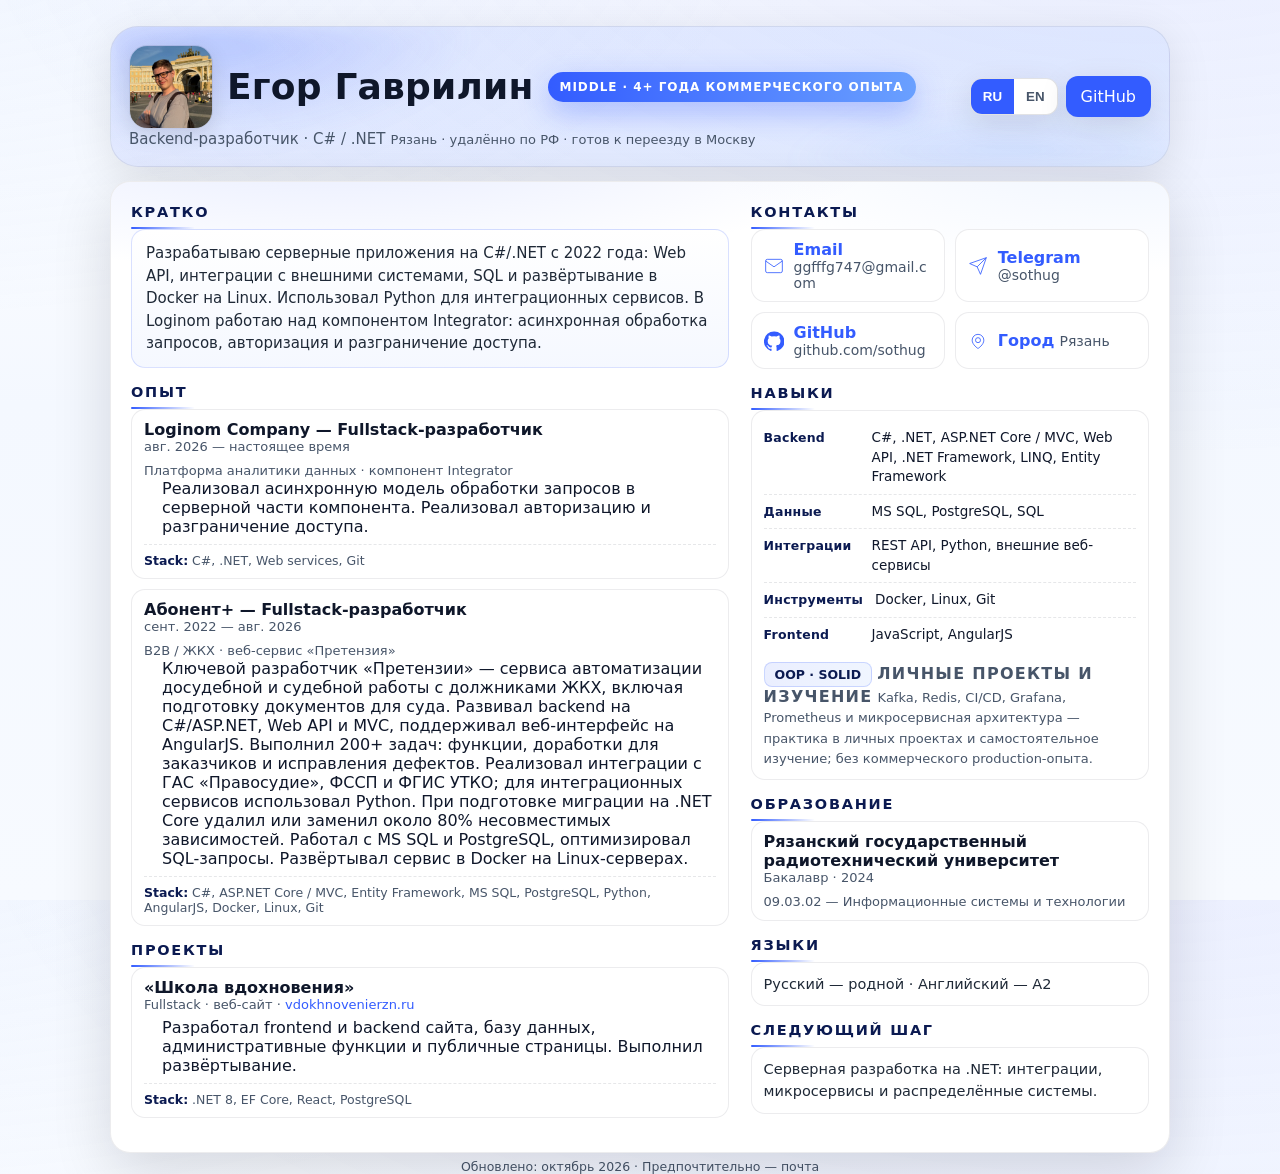
==== index.html @ e6b70df3 "update resume info" ====
<!doctype html>
<html lang="ru" data-lang="ru">
<head>
  <meta charset="utf-8"/>
  <meta name="viewport" content="width=device-width, initial-scale=1"/>
  <title>Егор Гаврилин — Backend-разработчик C# / .NET</title>
  <meta name="description" content="Backend-разработчик C#/.NET: Web API, интеграции, SQL, Docker, Linux. Коммерческий опыт с 2022 года. Рязань, удалённо по РФ."/>
  <link rel="canonical" href="https://sothug.github.io/resume/"/>
  <meta property="og:title" content="Егор Гаврилин — Backend-разработчик C# / .NET"/>
  <meta property="og:description" content="Backend Developer (C#/.NET). Коммерческий опыт с 2022 года: Loginom, Абонент+, интеграции и серверная разработка."/>
  <meta property="og:type" content="website"/>
  <meta property="og:url" content="https://sothug.github.io/resume/"/>
  <meta name="theme-color" content="#335CFF"/>
  <link rel="icon" href="data:image/svg+xml,%3Csvg xmlns='http://www.w3.org/2000/svg' viewBox='0 0 64 64'%3E%3Crect width='64' height='64' rx='14' fill='%23335CFF'/%3E%3Ctext x='32' y='43' font-family='Arial,sans-serif' font-size='34' font-weight='800' fill='%23fff' text-anchor='middle'%3EE%3C/text%3E%3C/svg%3E"/>
  <link rel="stylesheet" href="styles.css"/>

  <script type="application/ld+json">
  {
    "@context":"https://schema.org",
    "@type":"Person",
    "name":"Гаврилин Егор Юрьевич",
    "jobTitle":"Backend Developer (C# / .NET)",
    "address":{"@type":"PostalAddress","addressLocality":"Рязань, Россия"},
    "email":"mailto:ggfffg747@gmail.com",
    "url":"https://github.com/sothug",
    "sameAs":["https://t.me/sothug","https://github.com/sothug","https://vdokhnovenierzn.ru/"]
  }
  </script>
</head>
<body>
  <div class="container">
    <header class="hero">
      <div class="hero-inner">
        <div class="hero-title">
          <div class="hero-head">
            <img class="avatar" src="avatar.jpg" alt="Егор Гаврилин" width="84" height="84"/>
            <h1><span data-i18n="ru">Егор Гаврилин</span><span data-i18n="en">Egor Gavrilin</span></h1>
            <span class="badge"><span data-i18n="ru">Middle · 4+ года коммерческого опыта</span><span data-i18n="en">Middle · 4+ years of commercial experience</span></span>
          </div>
          <p class="hero-sub" data-i18n="ru">Backend-разработчик · C# / .NET</p>
          <p class="hero-sub" data-i18n="en">Backend Developer · C# / .NET</p>
          <p class="hero-sub hero-loc" data-i18n="ru">Рязань · удалённо по РФ · готов к переезду в Москву</p>
          <p class="hero-sub hero-loc" data-i18n="en">Ryazan, Russia · remote within Russia · open to relocating to Moscow</p>
        </div>
        <div class="controls">
          <div class="segmented" role="tablist" aria-label="Language">
            <button type="button" id="btn-ru" class="active" aria-selected="true">RU</button>
            <button type="button" id="btn-en" aria-selected="false">EN</button>
          </div>
          <a class="btn primary" href="https://github.com/sothug" target="_blank" rel="noopener">GitHub</a>
        </div>
      </div>
    </header>

    <main class="resume">
      <div class="resume-inner">
        <section class="left">
          <div class="section">
            <h2 data-i18n="ru">Кратко</h2>
            <h2 data-i18n="en">Summary</h2>
            <div class="summary">
              <p data-i18n="ru">Разрабатываю серверные приложения на C#/.NET с 2022 года: Web API, интеграции с внешними системами, SQL и развёртывание в Docker на Linux. Использовал Python для интеграционных сервисов. В Loginom работаю над компонентом Integrator: асинхронная обработка запросов, авторизация и разграничение доступа.</p>
              <p data-i18n="en">Building backend applications with C#/.NET since 2022: Web APIs, external integrations, SQL and Docker deployments on Linux. Used Python for integration services. At Loginom, I work on the Integrator component, implementing asynchronous request processing, authorization and access control.</p>
            </div>
          </div>

          <div class="section">
            <h2 data-i18n="ru">Опыт</h2>
            <h2 data-i18n="en">Experience</h2>

            <article class="item">
              <h3 data-i18n="ru">Loginom Company — Fullstack-разработчик</h3>
              <h3 data-i18n="en">Loginom Company — Fullstack Developer</h3>
              <div class="meta"><span data-i18n="ru">авг. 2026 — настоящее время</span><span data-i18n="en">Aug 2026 — present</span></div>
              <div class="ctx" data-i18n="ru">Платформа аналитики данных · компонент Integrator</div>
              <div class="ctx" data-i18n="en">Data analytics platform · Integrator component</div>
              <ul class="bullets">
                <li data-i18n="ru">Реализовал асинхронную модель обработки запросов в серверной части компонента.</li>
                <li data-i18n="en">Implemented an asynchronous request-processing model in the server-side component.</li>
                <li data-i18n="ru">Реализовал авторизацию и разграничение доступа.</li>
                <li data-i18n="en">Implemented authorization and access control.</li>
              </ul>
              <div class="stack"><strong>Stack:</strong> C#, .NET, Web services, Git</div>
            </article>

            <article class="item">
              <h3 data-i18n="ru">Абонент+ — Fullstack-разработчик</h3>
              <h3 data-i18n="en">Abonent+ — Fullstack Developer</h3>
              <div class="meta"><span data-i18n="ru">сент. 2022 — авг. 2026</span><span data-i18n="en">Sep 2022 — Aug 2026</span></div>
              <div class="ctx" data-i18n="ru">B2B / ЖКХ · веб-сервис «Претензия»</div>
              <div class="ctx" data-i18n="en">B2B / utilities · Pretenziya web service</div>
              <ul class="bullets">
                <li data-i18n="ru">Ключевой разработчик «Претензии» — сервиса автоматизации досудебной и судебной работы с должниками ЖКХ, включая подготовку документов для суда.</li>
                <li data-i18n="en">Key developer of Pretenziya, a service automating pre-litigation and court proceedings for utilities debt collection, including court document preparation.</li>
                <li data-i18n="ru">Развивал backend на C#/ASP.NET, Web API и MVC, поддерживал веб-интерфейс на AngularJS. Выполнил 200+ задач: функции, доработки для заказчиков и исправления дефектов.</li>
                <li data-i18n="en">Developed the C#/ASP.NET backend, Web API and MVC, and maintained the AngularJS interface. Completed 200+ tasks: features, customer requests and bug fixes.</li>
                <li data-i18n="ru">Реализовал интеграции с ГАС «Правосудие», ФССП и ФГИС УТКО; для интеграционных сервисов использовал Python.</li>
                <li data-i18n="en">Integrated GAS Pravosudie, FSSP and FGIS UTKO; used Python for integration services.</li>
                <li data-i18n="ru">При подготовке миграции на .NET Core удалил или заменил около 80% несовместимых зависимостей.</li>
                <li data-i18n="en">Removed or replaced approximately 80% of incompatible dependencies while preparing a migration to .NET Core.</li>
                <li data-i18n="ru">Работал с MS SQL и PostgreSQL, оптимизировал SQL-запросы. Развёртывал сервис в Docker на Linux-серверах.</li>
                <li data-i18n="en">Worked with MS SQL and PostgreSQL, optimized SQL queries, and deployed the service with Docker on Linux.</li>
              </ul>
              <div class="stack"><strong>Stack:</strong> C#, ASP.NET Core / MVC, Entity Framework, MS SQL, PostgreSQL, Python, AngularJS, Docker, Linux, Git</div>
            </article>
          </div>

          <div class="section">
            <h2 data-i18n="ru">Проекты</h2>
            <h2 data-i18n="en">Projects</h2>
            <article class="item">
              <h3 data-i18n="ru">«Школа вдохновения»</h3>
              <h3 data-i18n="en">School of Inspiration</h3>
              <div class="meta"><span data-i18n="ru">Fullstack · веб-сайт</span><span data-i18n="en">Fullstack · website</span> · <a href="https://vdokhnovenierzn.ru/" target="_blank" rel="noopener">vdokhnovenierzn.ru</a></div>
              <ul class="bullets">
                <li data-i18n="ru">Разработал frontend и backend сайта, базу данных, административные функции и публичные страницы. Выполнил развёртывание.</li>
                <li data-i18n="en">Built the frontend, backend and database, including administration features and public pages. Deployed the website.</li>
              </ul>
              <div class="stack"><strong>Stack:</strong> .NET 8, EF Core, React, PostgreSQL</div>
            </article>
          </div>
        </section>

        <section class="right">
          <div class="section">
            <h2 data-i18n="ru">Контакты</h2>
            <h2 data-i18n="en">Contacts</h2>

            <div class="contacts">
              <a class="contact-card" href="mailto:ggfffg747@gmail.com" aria-label="Email">
                <svg viewBox="0 0 24 24" fill="none" stroke="currentColor" aria-hidden="true" focusable="false"><path d="M4 4h16a2 2 0 0 1 2 2v12a2 2 0 0 1-2 2H4a2 2 0 0 1-2-2V6a2 2 0 0 1 2-2Z"/><path d="m22 6-10 7L2 6"/></svg>
                <div class="cc-body">
                  <div class="label">Email</div>
                  <div class="value">ggfffg747@gmail.com</div>
                </div>
              </a>

              <a class="contact-card" href="https://t.me/sothug" target="_blank" rel="noopener" aria-label="Telegram @sothug">
                <svg viewBox="0 0 24 24" fill="none" stroke="currentColor" aria-hidden="true" focusable="false"><path d="M22 2L11 13"/><path d="M22 2l-7 20-4-9-9-4 20-7z"/></svg>
                <div class="cc-body">
                  <div class="label">Telegram</div>
                  <div class="value">@sothug</div>
                </div>
              </a>

              <a class="contact-card" href="https://github.com/sothug" target="_blank" rel="noopener" aria-label="GitHub sothug">
                <svg viewBox="0 0 24 24" fill="currentColor" aria-hidden="true" focusable="false"><path d="M12 .5a12 12 0 0 0-3.79 23.4c.6.11.82-.26.82-.58v-2.03c-3.34.73-4.04-1.61-4.04-1.61-.55-1.39-1.35-1.76-1.35-1.76-1.11-.76.08-.75.08-.75 1.22.09 1.86 1.25 1.86 1.25 1.09 1.86 2.86 1.32 3.56 1.01.11-.8.43-1.32.78-1.63-2.67-.3-5.47-1.34-5.47-5.98 0-1.32.47-2.4 1.24-3.24-.12-.3-.54-1.52.12-3.17 0 0 1.01-.32 3.3 1.23a11.5 11.5 0 0 1 6 0c2.29-1.55 3.3-1.23 3.3-1.23.66 1.65.24 2.87.12 3.17.77.84 1.24 1.92 1.24 3.24 0 4.65-2.8 5.68-5.48 5.98.44.38.83 1.12.83 2.26v3.35c0 .32.22.7.83.58A12 12 0 0 0 12 .5z"/></svg>
                <div class="cc-body">
                  <div class="label">GitHub</div>
                  <div class="value">github.com/sothug</div>
                </div>
              </a>

              <a class="contact-card" href="https://yandex.ru/maps/?text=Рязань" target="_blank" rel="noopener" aria-label="Город Рязань">
                <svg viewBox="0 0 24 24" fill="none" stroke="currentColor" aria-hidden="true" focusable="false"><path d="M12 21s-7-4.35-7-10a7 7 0 1 1 14 0c0 5.65-7 10-7 10Z"/><circle cx="12" cy="11" r="3"/></svg>
                <div class="cc-body">
                  <div class="label" data-i18n="ru">Город</div>
                  <div class="label" data-i18n="en">City</div>
                  <div class="value" data-i18n="ru">Рязань</div>
                  <div class="value" data-i18n="en">Ryazan, Russia</div>
                </div>
              </a>
            </div>

            <div class="print-contacts">
              <div><strong data-i18n="ru">Город:</strong><strong data-i18n="en">City:</strong> <span data-i18n="ru">Рязань</span><span data-i18n="en">Ryazan, Russia</span></div>
              <div><strong>Email:</strong> ggfffg747@gmail.com</div>
              <div><strong>Telegram:</strong> https://t.me/sothug</div>
              <div><strong>GitHub:</strong> https://github.com/sothug</div>
            </div>
          </div>

          <div class="section">
            <h2 data-i18n="ru">Навыки</h2>
            <h2 data-i18n="en">Skills</h2>
            <div class="item">
              <dl class="skills">
                <div class="skill-group"><dt>Backend</dt><dd>C#, .NET, ASP.NET Core / MVC, Web API, .NET Framework, LINQ, Entity Framework</dd></div>
                <div class="skill-group"><dt data-i18n="ru">Данные</dt><dt data-i18n="en">Data</dt><dd>MS SQL, PostgreSQL, SQL</dd></div>
                <div class="skill-group"><dt data-i18n="ru">Интеграции</dt><dt data-i18n="en">Integrations</dt><dd><span data-i18n="ru">REST API, Python, внешние веб-сервисы</span><span data-i18n="en">REST API, Python, external web services</span></dd></div>
                <div class="skill-group"><dt data-i18n="ru">Инструменты</dt><dt data-i18n="en">Tools</dt><dd>Docker, Linux, Git</dd></div>
                <div class="skill-group"><dt>Frontend</dt><dd>JavaScript, AngularJS</dd></div>
              </dl>
              <div class="oop">OOP · SOLID</div>
              <h3 class="subhead" data-i18n="ru">Личные проекты и изучение</h3>
              <h3 class="subhead" data-i18n="en">Personal projects &amp; self-study</h3>
              <p class="note" data-i18n="ru">Kafka, Redis, CI/CD, Grafana, Prometheus и микросервисная архитектура — практика в личных проектах и самостоятельное изучение; без коммерческого production-опыта.</p>
              <p class="note" data-i18n="en">Kafka, Redis, CI/CD, Grafana, Prometheus and microservice architecture — personal-project practice and self-study; no commercial production experience.</p>
            </div>
          </div>

          <div class="section">
            <h2 data-i18n="ru">Образование</h2>
            <h2 data-i18n="en">Education</h2>
            <div class="item">
              <h3 data-i18n="ru">Рязанский государственный радиотехнический университет</h3>
              <h3 data-i18n="en">Ryazan State Radio Engineering University</h3>
              <div class="meta"><span data-i18n="ru">Бакалавр · 2024</span><span data-i18n="en">Bachelor's degree · 2024</span></div>
              <div class="ctx" data-i18n="ru">09.03.02 — Информационные системы и технологии</div>
              <div class="ctx" data-i18n="en">09.03.02 — Information Systems and Technologies</div>
            </div>
          </div>

          <div class="section">
            <h2 data-i18n="ru">Языки</h2>
            <h2 data-i18n="en">Languages</h2>
            <div class="item">
              <p class="lead" data-i18n="ru">Русский — родной · Английский — A2</p>
              <p class="lead" data-i18n="en">Russian — native · English — A2</p>
            </div>
          </div>

          <div class="section">
            <h2 data-i18n="ru">Следующий шаг</h2>
            <h2 data-i18n="en">Next role</h2>
            <div class="item">
              <p class="lead" data-i18n="ru">Серверная разработка на .NET: интеграции, микросервисы и распределённые системы.</p>
              <p class="lead" data-i18n="en">.NET backend development: integrations, microservices and distributed systems.</p>
            </div>
          </div>
        </section>
      </div>
    </main>

    <footer class="footer">
      <p data-i18n="ru">Обновлено: октябрь 2026 · Предпочтительно — почта</p>
      <p data-i18n="en">Updated: October 2026 · Email preferred</p>
    </footer>
  </div>

  <script src="script.js"></script>
</body>
</html>
---- styles.css ----
:root{
  --accent:#335CFF;
  --accent-2:#6aa0ff;
  --text:#0f172a;
  --muted:#475569;
  --bg:#f4f7ff;
  --card:#ffffff;
  --shadow:0 18px 60px rgba(2,6,23,.14);
  --radius:20px;
}
*{box-sizing:border-box}
html,body{height:100%}
body{
  margin:0;
  font-family:ui-sans-serif,system-ui,-apple-system,Segoe UI,Inter,Roboto,Arial,"Noto Sans",sans-serif;
  color:var(--text);
  background:
    radial-gradient(1200px 600px at 90% -140px, rgba(51,92,255,.12), transparent),
    radial-gradient(900px 420px at -10% -100px, rgba(106,160,255,.12), transparent),
    linear-gradient(180deg,#fff,#f4f8ff 45%,#f7faff 100%);
}
a{color:var(--accent);text-decoration:none}
a:hover{text-decoration:underline}
.container{max-width:1100px;margin:26px auto 40px;padding:0 20px}

/* Hero */
.hero{
  position:relative;
  background:linear-gradient(135deg,rgba(51,92,255,.10),rgba(106,160,255,.10));
  border:1px solid rgba(15,23,42,.08);
  border-radius:28px;
  padding:18px;
  overflow:hidden;
  box-shadow:0 10px 44px rgba(2,6,23,.10);
  margin-bottom:14px;
  animation:fadeIn .5s both;
}
.hero::before{
  content:"";position:absolute;inset:-1px;
  background:
    radial-gradient(260px 120px at 10% 0%, rgba(51,92,255,.25), transparent),
    radial-gradient(240px 100px at 85% 120%, rgba(106,160,255,.22), transparent);
  filter:blur(12px);
  z-index:0;
}
.hero-inner{position:relative;z-index:1;display:grid;grid-template-columns:1fr auto;gap:14px;align-items:center}
.hero-head{display:flex;align-items:center;gap:14px;flex-wrap:wrap}
.avatar{width:84px;height:84px;border-radius:18px;border:1px solid rgba(15,23,42,.12);object-fit:cover;box-shadow:0 6px 20px rgba(2,6,23,.12)}
.hero-title h1{margin:0;font-size:clamp(24px,4vw,36px);line-height:1.1;letter-spacing:.2px}
.hero-sub{margin:6px 0 0 0;color:var(--muted);font-size:15px}
.hero-loc{margin-top:2px;font-size:13px}
.badge{
  display:inline-flex;align-items:center;gap:8px;
  padding:8px 12px;border-radius:999px;color:#fff;font-weight:800;font-size:12px;letter-spacing:.08em;text-transform:uppercase;
  background:linear-gradient(90deg,var(--accent),var(--accent-2));
  box-shadow:0 10px 30px rgba(51,92,255,.35);
  white-space:nowrap;
}
.controls{display:flex;gap:8px;align-items:center}
.segmented{display:flex;border:1px solid rgba(15,23,42,.12);border-radius:12px;overflow:hidden;background:#fff;box-shadow:0 8px 30px rgba(2,6,23,.10)}
.segmented button{border:0;background:transparent;padding:10px 12px;cursor:pointer;font-weight:700;color:var(--muted)}
.segmented button.active{background:var(--accent);color:#fff}
.btn{appearance:none;border:1px solid rgba(15,23,42,.12);background:#fff;color:var(--text);padding:10px 14px;border-radius:12px;cursor:pointer;box-shadow:0 8px 30px rgba(2,6,23,.10);transition:transform .2s ease, box-shadow .2s ease}
.btn:hover{transform:translateY(-2px);box-shadow:0 16px 44px rgba(2,6,23,.14)}
.btn.primary{border-color:transparent;background:var(--accent);color:#fff}

/* Resume card */
.resume{
  background:var(--card);
  border:1px solid rgba(15,23,42,.08);
  border-radius:var(--radius);
  box-shadow:var(--shadow);
  position:relative;
  overflow:hidden;
  animation:fadeIn .5s .05s both;
}
.resume::after{
  content:"";position:absolute;inset:0;pointer-events:none;
  background:
    radial-gradient(560px 140px at 22% -48px, rgba(51,92,255,.12), transparent),
    radial-gradient(420px 120px at 96% -28px, rgba(106,160,255,.10), transparent);
}
.resume-inner{position:relative;z-index:1;display:grid;grid-template-columns:1.2fr .8fr;gap:22px;padding:20px}

.section{margin-bottom:14px;animation:fadeIn .5s both}
.section h2{font-size:14.5px;letter-spacing:.12em;text-transform:uppercase;color:#0b1a51;margin:0 0 10px 0;position:relative}
.section h2::after{content:"";display:block;height:2px;width:64px;background:linear-gradient(90deg,var(--accent),transparent);margin-top:6px;border-radius:2px}

.summary{font-size:15px;line-height:1.5;color:#1f2937;background:linear-gradient(180deg,#fff,#f5f8ff);border:1px solid rgba(51,92,255,.18);padding:12px 14px;border-radius:14px}
.summary p{margin:0}

.item{border:1px solid rgba(15,23,42,.08);border-radius:14px;padding:10px 12px;background:#fff}
.item + .item{margin-top:10px}
.item h3{font-size:16px;margin:0 0 4px 0}
.meta{font-size:13px;color:var(--muted);margin-bottom:6px}
.ctx{font-size:13px;color:var(--muted);margin-bottom:6px}
.bullets{margin:0;padding-left:18px}
.bullets li{margin:2px 0}
.stack{margin-top:8px;padding-top:8px;border-top:1px dashed rgba(15,23,42,.10);font-size:12.5px;color:var(--muted)}
.stack strong{color:#0b1a51;font-weight:700}

.contacts{display:grid;grid-template-columns:repeat(2,minmax(0,1fr));gap:10px}
.contact-card{
  display:flex;align-items:center;gap:10px;padding:10px 12px;border:1px solid rgba(15,23,42,.08);border-radius:14px;background:#fff;min-width:0;
}
.contact-card svg{width:20px;height:20px;flex:0 0 20px}
.contact-card .label{font-weight:700}
.contact-card .value{color:var(--muted);font-size:14px;word-break:break-word;overflow-wrap:anywhere;min-width:0}
.cc-body{min-width:0}
.print-contacts{display:none}

/* Skills — grouped term/definition list */
.skills{margin:0;padding:0}
.skill-group{display:flex;align-items:baseline;gap:12px;padding:7px 0;border-bottom:1px dashed rgba(15,23,42,.10)}
.skill-group:last-of-type{border-bottom:0}
.skill-group dt{margin:0;flex:0 0 96px;font-weight:800;font-size:12.5px;letter-spacing:.02em;color:#0b1a51}
.skill-group dd{margin:0;font-size:13.5px;line-height:1.45;color:var(--text)}
.oop{margin-top:10px;display:inline-block;padding:4px 10px;border-radius:8px;background:linear-gradient(90deg,rgba(51,92,255,.10),rgba(106,160,255,.10));border:1px solid rgba(51,92,255,.20);font-size:12.5px;font-weight:700;color:#0b1a51}
.subhead{margin:12px 0 6px;font-size:11.5px;font-weight:800;letter-spacing:.08em;text-transform:uppercase;color:var(--muted)}
.note{margin:0;font-size:13px;line-height:1.5;color:var(--muted)}
.lead{margin:0;font-size:14.5px;line-height:1.55;color:#1f2937}

.footer{margin-top:6px;text-align:center;color:var(--muted);font-size:12.5px}
.footer p{margin:0}

/* i18n */
[data-i18n]{display:none}
html[data-lang="ru"] [data-i18n="ru"]{display:initial}
html[data-lang="en"] [data-i18n="en"]{display:initial}

@keyframes fadeIn{from{opacity:0;transform:translateY(10px)}to{opacity:1;transform:none}}

.left .section:nth-of-type(2){animation-delay:.05s}
.left .section:nth-of-type(3){animation-delay:.1s}
.right .section:nth-of-type(2){animation-delay:.08s}
.right .section:nth-of-type(3){animation-delay:.12s}
.right .section:nth-of-type(4){animation-delay:.16s}
.right .section:nth-of-type(5){animation-delay:.2s}

/* Responsive */
@media (max-width: 760px){
  .container{margin:14px auto 24px;padding:0 12px}
  .hero-inner{grid-template-columns:1fr;gap:12px}
  .hero{padding:16px}
  .hero-title h1{font-size:26px}
  .badge{white-space:normal;text-align:left}
  .controls{flex-wrap:wrap}
  .resume-inner{grid-template-columns:1fr;gap:16px;padding:16px}
  .contacts{grid-template-columns:1fr}
  .skill-group{flex-wrap:wrap;gap:4px}
  .skill-group dt{flex-basis:100%}
}

/* Print */
@page{size:A4;margin:10mm}
@media print{
  html,body{height:auto}
  body{background:#fff;font-size:12px}
  .container{margin:0 auto;padding:0}
  .hero{margin-bottom:6px;box-shadow:none;border-color:#ddd}
  .resume{box-shadow:none;border:0;border-radius:0;min-height:calc(297mm - 20mm);width:100%}
  .resume::after{display:none}
  .resume-inner{grid-template-columns:1fr 1fr;gap:8px;padding:0}
  .section{break-inside:avoid;page-break-inside:avoid;margin-bottom:8px}
  .item{break-inside:avoid;page-break-inside:avoid;padding:8px}
  .summary{padding:8px;background:#fff;border-color:#ddd}
  .section h2{font-size:12px}
  .item h3{font-size:14px}
  .meta,.ctx{font-size:11px}
  .bullets{padding-left:16px}
  .contacts{display:none!important}
  .print-contacts{display:block!important;margin-top:4px}
  .print-contacts a{color:#000;text-decoration:underline}
  .btn,.segmented{display:none!important}
  .badge{display:none!important}
  .skill-group dd{font-size:12px}
  .skill-group dt{flex:0 0 80px}
}
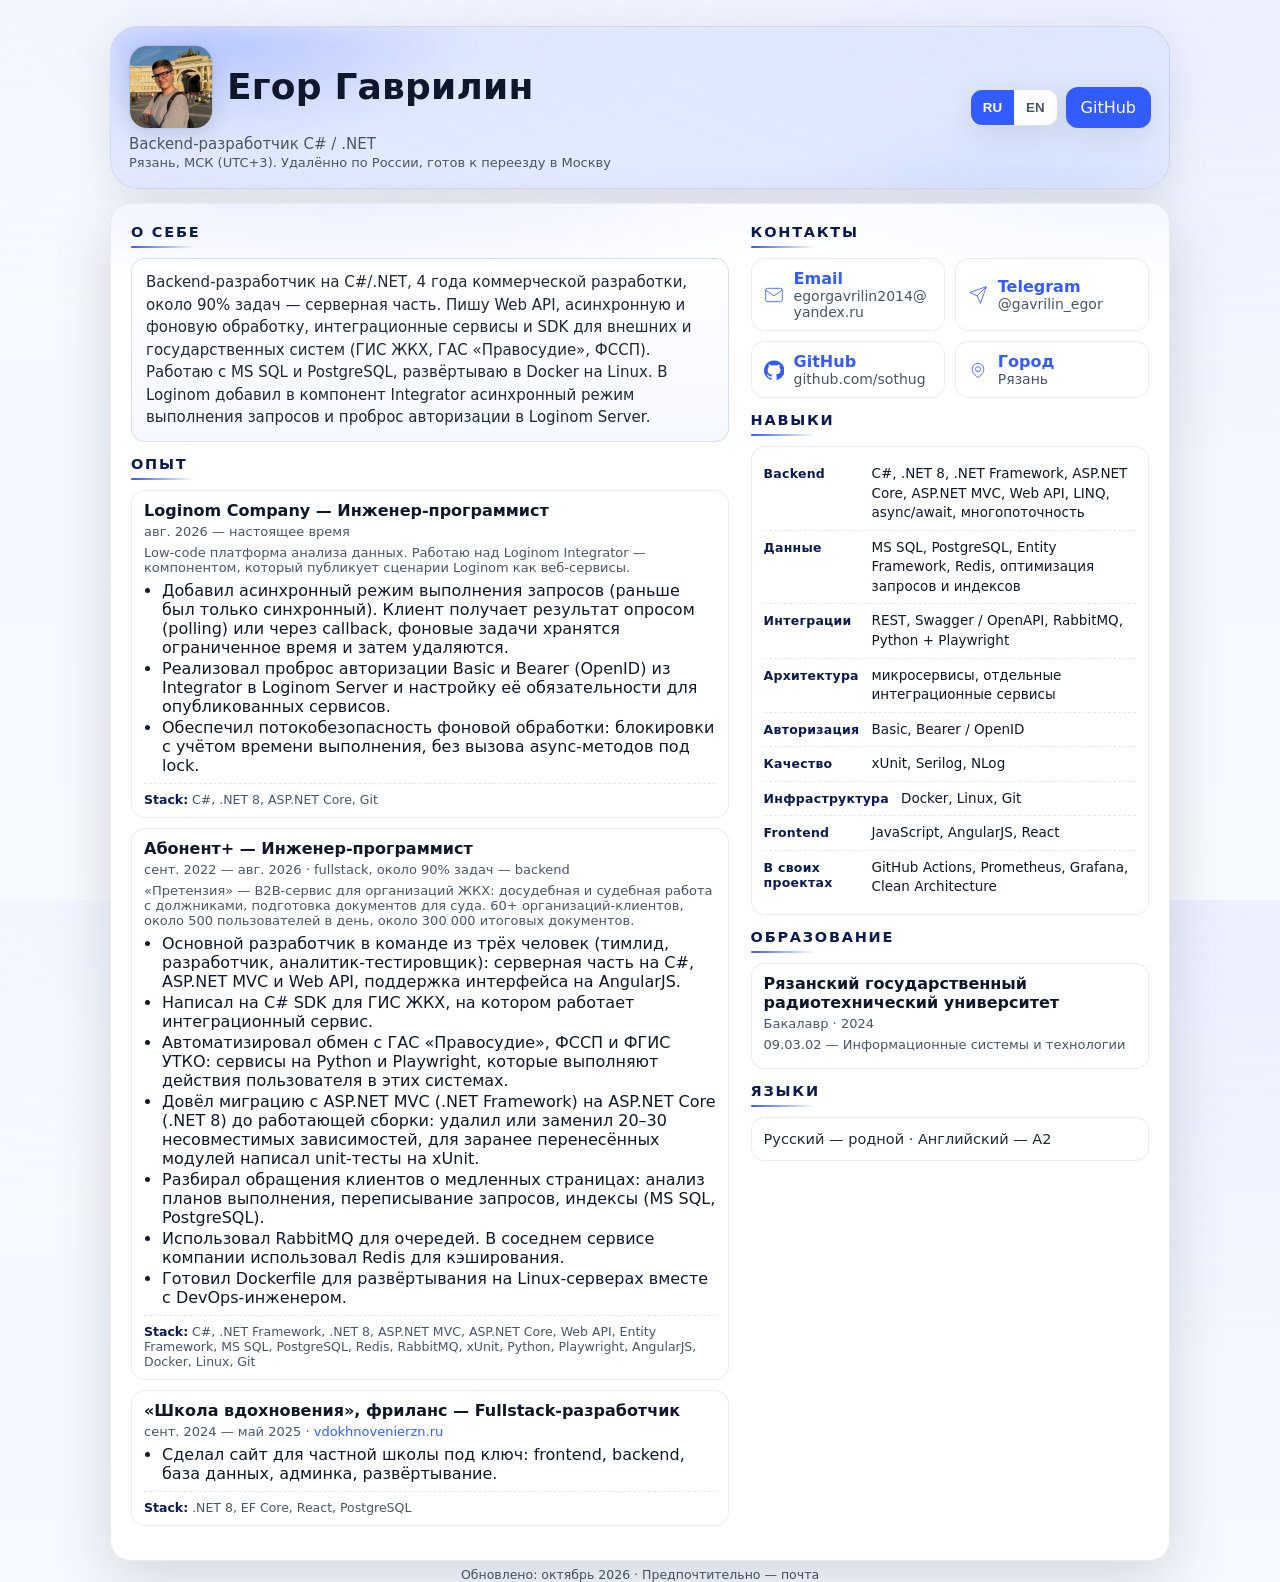
==== commit 61e752ac: "update resume info" ====
--- a/index.html
+++ b/index.html
@@ -35,12 +35,11 @@
           <div class="hero-head">
             <img class="avatar" src="avatar.jpg" alt="Егор Гаврилин" width="84" height="84"/>
             <h1><span data-i18n="ru">Егор Гаврилин</span><span data-i18n="en">Egor Gavrilin</span></h1>
-            <span class="badge"><span data-i18n="ru">Middle · 4+ года коммерческого опыта</span><span data-i18n="en">Middle · 4+ years of commercial experience</span></span>
-          </div>
-          <p class="hero-sub" data-i18n="ru">Backend-разработчик · C# / .NET</p>
+          </div>
+          <p class="hero-sub" data-i18n="ru">Backend-разработчик C# / .NET</p>
           <p class="hero-sub" data-i18n="en">Backend Developer · C# / .NET</p>
-          <p class="hero-sub hero-loc" data-i18n="ru">Рязань · удалённо по РФ · готов к переезду в Москву</p>
-          <p class="hero-sub hero-loc" data-i18n="en">Ryazan, Russia · remote within Russia · open to relocating to Moscow</p>
+          <p class="hero-sub hero-loc" data-i18n="ru">Рязань, МСК (UTC+3). Удалённо по России, готов к переезду в Москву</p>
+          <p class="hero-sub hero-loc" data-i18n="en">Ryazan, Russia, Moscow time (UTC+3). Remote within Russia, open to relocating to Moscow</p>
         </div>
         <div class="controls">
           <div class="segmented" role="tablist" aria-label="Language">
@@ -56,11 +55,11 @@
       <div class="resume-inner">
         <section class="left">
           <div class="section">
-            <h2 data-i18n="ru">Кратко</h2>
+            <h2 data-i18n="ru">О себе</h2>
             <h2 data-i18n="en">Summary</h2>
             <div class="summary">
-              <p data-i18n="ru">Разрабатываю серверные приложения на C#/.NET с 2022 года: Web API, интеграции с внешними системами, SQL и развёртывание в Docker на Linux. Использовал Python для интеграционных сервисов. В Loginom работаю над компонентом Integrator: асинхронная обработка запросов, авторизация и разграничение доступа.</p>
-              <p data-i18n="en">Building backend applications with C#/.NET since 2022: Web APIs, external integrations, SQL and Docker deployments on Linux. Used Python for integration services. At Loginom, I work on the Integrator component, implementing asynchronous request processing, authorization and access control.</p>
+              <p data-i18n="ru">Backend-разработчик на C#/.NET, 4 года коммерческой разработки, около 90% задач — серверная часть. Пишу Web API, асинхронную и фоновую обработку, интеграционные сервисы и SDK для внешних и государственных систем (ГИС ЖКХ, ГАС «Правосудие», ФССП). Работаю с MS SQL и PostgreSQL, развёртываю в Docker на Linux. В Loginom добавил в компонент Integrator асинхронный режим выполнения запросов и проброс авторизации в Loginom Server.</p>
+              <p data-i18n="en">C#/.NET backend developer with 4 years of commercial experience, about 90% of it on the server side. I build Web APIs, asynchronous and background processing, integration services and SDKs for external and government systems (GIS ZhKKh, GAS Pravosudie, FSSP). I work with MS SQL and PostgreSQL and deploy with Docker on Linux. At Loginom I added an asynchronous execution mode and authorization pass-through to Loginom Server in the Integrator component.</p>
             </div>
           </div>
 
@@ -69,52 +68,54 @@
             <h2 data-i18n="en">Experience</h2>
 
             <article class="item">
-              <h3 data-i18n="ru">Loginom Company — Fullstack-разработчик</h3>
-              <h3 data-i18n="en">Loginom Company — Fullstack Developer</h3>
+              <h3 data-i18n="ru">Loginom Company — Инженер-программист</h3>
+              <h3 data-i18n="en">Loginom Company — Software Engineer</h3>
               <div class="meta"><span data-i18n="ru">авг. 2026 — настоящее время</span><span data-i18n="en">Aug 2026 — present</span></div>
-              <div class="ctx" data-i18n="ru">Платформа аналитики данных · компонент Integrator</div>
-              <div class="ctx" data-i18n="en">Data analytics platform · Integrator component</div>
+              <div class="ctx" data-i18n="ru">Low-code платформа анализа данных. Работаю над Loginom Integrator — компонентом, который публикует сценарии Loginom как веб-сервисы.</div>
+              <div class="ctx" data-i18n="en">Low-code data analytics platform. I work on Loginom Integrator, the component that publishes Loginom workflows as web services.</div>
               <ul class="bullets">
-                <li data-i18n="ru">Реализовал асинхронную модель обработки запросов в серверной части компонента.</li>
-                <li data-i18n="en">Implemented an asynchronous request-processing model in the server-side component.</li>
-                <li data-i18n="ru">Реализовал авторизацию и разграничение доступа.</li>
-                <li data-i18n="en">Implemented authorization and access control.</li>
+                <li data-i18n="ru">Добавил асинхронный режим выполнения запросов (раньше был только синхронный). Клиент получает результат опросом (polling) или через callback, фоновые задачи хранятся ограниченное время и затем удаляются.</li>
+                <li data-i18n="en">Added an asynchronous request execution mode (previously synchronous only). Clients get results by polling or via callback; background jobs are kept for a limited time and then removed.</li>
+                <li data-i18n="ru">Реализовал проброс авторизации Basic и Bearer (OpenID) из Integrator в Loginom Server и настройку её обязательности для опубликованных сервисов.</li>
+                <li data-i18n="en">Implemented Basic and Bearer (OpenID) authorization pass-through from Integrator to Loginom Server, with a setting that makes authorization required for published services.</li>
+                <li data-i18n="ru">Обеспечил потокобезопасность фоновой обработки: блокировки с учётом времени выполнения, без вызова async-методов под lock.</li>
+                <li data-i18n="en">Made background processing thread-safe: locking designed around execution time, with no async calls inside locks.</li>
               </ul>
-              <div class="stack"><strong>Stack:</strong> C#, .NET, Web services, Git</div>
+              <div class="stack"><strong>Stack:</strong> C#, .NET 8, ASP.NET Core, Git</div>
             </article>
 
             <article class="item">
-              <h3 data-i18n="ru">Абонент+ — Fullstack-разработчик</h3>
-              <h3 data-i18n="en">Abonent+ — Fullstack Developer</h3>
-              <div class="meta"><span data-i18n="ru">сент. 2022 — авг. 2026</span><span data-i18n="en">Sep 2022 — Aug 2026</span></div>
-              <div class="ctx" data-i18n="ru">B2B / ЖКХ · веб-сервис «Претензия»</div>
-              <div class="ctx" data-i18n="en">B2B / utilities · Pretenziya web service</div>
+              <h3 data-i18n="ru">Абонент+ — Инженер-программист</h3>
+              <h3 data-i18n="en">Abonent+ — Software Engineer</h3>
+              <div class="meta"><span data-i18n="ru">сент. 2022 — авг. 2026 · fullstack, около 90% задач — backend</span><span data-i18n="en">Sep 2022 — Aug 2026 · fullstack, about 90% backend</span></div>
+              <div class="ctx" data-i18n="ru">«Претензия» — B2B-сервис для организаций ЖКХ: досудебная и судебная работа с должниками, подготовка документов для суда. 60+ организаций-клиентов, около 500 пользователей в день, около 300 000 итоговых документов.</div>
+              <div class="ctx" data-i18n="en">Pretenziya, a B2B service for utility companies: pre-trial and court debt collection, including court documents. 60+ client organizations, about 500 daily users, about 300,000 final documents.</div>
               <ul class="bullets">
-                <li data-i18n="ru">Ключевой разработчик «Претензии» — сервиса автоматизации досудебной и судебной работы с должниками ЖКХ, включая подготовку документов для суда.</li>
-                <li data-i18n="en">Key developer of Pretenziya, a service automating pre-litigation and court proceedings for utilities debt collection, including court document preparation.</li>
-                <li data-i18n="ru">Развивал backend на C#/ASP.NET, Web API и MVC, поддерживал веб-интерфейс на AngularJS. Выполнил 200+ задач: функции, доработки для заказчиков и исправления дефектов.</li>
-                <li data-i18n="en">Developed the C#/ASP.NET backend, Web API and MVC, and maintained the AngularJS interface. Completed 200+ tasks: features, customer requests and bug fixes.</li>
-                <li data-i18n="ru">Реализовал интеграции с ГАС «Правосудие», ФССП и ФГИС УТКО; для интеграционных сервисов использовал Python.</li>
-                <li data-i18n="en">Integrated GAS Pravosudie, FSSP and FGIS UTKO; used Python for integration services.</li>
-                <li data-i18n="ru">При подготовке миграции на .NET Core удалил или заменил около 80% несовместимых зависимостей.</li>
-                <li data-i18n="en">Removed or replaced approximately 80% of incompatible dependencies while preparing a migration to .NET Core.</li>
-                <li data-i18n="ru">Работал с MS SQL и PostgreSQL, оптимизировал SQL-запросы. Развёртывал сервис в Docker на Linux-серверах.</li>
-                <li data-i18n="en">Worked with MS SQL and PostgreSQL, optimized SQL queries, and deployed the service with Docker on Linux.</li>
+                <li data-i18n="ru">Основной разработчик в команде из трёх человек (тимлид, разработчик, аналитик-тестировщик): серверная часть на C#, ASP.NET MVC и Web API, поддержка интерфейса на AngularJS.</li>
+                <li data-i18n="en">Main developer in a team of three (team lead, developer, analyst/QA): C# backend on ASP.NET MVC and Web API, AngularJS frontend maintenance.</li>
+                <li data-i18n="ru">Написал на C# SDK для ГИС ЖКХ, на котором работает интеграционный сервис.</li>
+                <li data-i18n="en">Wrote a C# SDK for GIS ZhKKh (the national housing and utilities system) that powers the integration service.</li>
+                <li data-i18n="ru">Автоматизировал обмен с ГАС «Правосудие», ФССП и ФГИС УТКО: сервисы на Python и Playwright, которые выполняют действия пользователя в этих системах.</li>
+                <li data-i18n="en">Automated data exchange with GAS Pravosudie, FSSP and FGIS UTKO: Python and Playwright services that perform user actions in these systems.</li>
+                <li data-i18n="ru">Довёл миграцию с ASP.NET MVC (.NET Framework) на ASP.NET Core (.NET 8) до работающей сборки: удалил или заменил 20–30 несовместимых зависимостей, для заранее перенесённых модулей написал unit-тесты на xUnit.</li>
+                <li data-i18n="en">Brought the migration from ASP.NET MVC (.NET Framework) to ASP.NET Core (.NET 8) to a working build: removed or replaced 20–30 incompatible dependencies and wrote xUnit tests for modules migrated ahead of time.</li>
+                <li data-i18n="ru">Разбирал обращения клиентов о медленных страницах: анализ планов выполнения, переписывание запросов, индексы (MS SQL, PostgreSQL).</li>
+                <li data-i18n="en">Handled customer reports about slow pages: execution plan analysis, query rewrites and indexes (MS SQL, PostgreSQL).</li>
+                <li data-i18n="ru">Использовал RabbitMQ для очередей. В соседнем сервисе компании использовал Redis для кэширования.</li>
+                <li data-i18n="en">Used RabbitMQ for queues and Redis for caching in another company service.</li>
+                <li data-i18n="ru">Готовил Dockerfile для развёртывания на Linux-серверах вместе с DevOps-инженером.</li>
+                <li data-i18n="en">Wrote Dockerfiles for Linux server deployment together with the DevOps engineer.</li>
               </ul>
-              <div class="stack"><strong>Stack:</strong> C#, ASP.NET Core / MVC, Entity Framework, MS SQL, PostgreSQL, Python, AngularJS, Docker, Linux, Git</div>
+              <div class="stack"><strong>Stack:</strong> C#, .NET Framework, .NET 8, ASP.NET MVC, ASP.NET Core, Web API, Entity Framework, MS SQL, PostgreSQL, Redis, RabbitMQ, xUnit, Python, Playwright, AngularJS, Docker, Linux, Git</div>
             </article>
-          </div>
-
-          <div class="section">
-            <h2 data-i18n="ru">Проекты</h2>
-            <h2 data-i18n="en">Projects</h2>
+
             <article class="item">
-              <h3 data-i18n="ru">«Школа вдохновения»</h3>
-              <h3 data-i18n="en">School of Inspiration</h3>
-              <div class="meta"><span data-i18n="ru">Fullstack · веб-сайт</span><span data-i18n="en">Fullstack · website</span> · <a href="https://vdokhnovenierzn.ru/" target="_blank" rel="noopener">vdokhnovenierzn.ru</a></div>
+              <h3 data-i18n="ru">«Школа вдохновения», фриланс — Fullstack-разработчик</h3>
+              <h3 data-i18n="en">School of Inspiration, freelance — Fullstack Developer</h3>
+              <div class="meta"><span data-i18n="ru">сент. 2024 — май 2025</span><span data-i18n="en">Sep 2024 — May 2025</span> · <a href="https://vdokhnovenierzn.ru/" target="_blank" rel="noopener">vdokhnovenierzn.ru</a></div>
               <ul class="bullets">
-                <li data-i18n="ru">Разработал frontend и backend сайта, базу данных, административные функции и публичные страницы. Выполнил развёртывание.</li>
-                <li data-i18n="en">Built the frontend, backend and database, including administration features and public pages. Deployed the website.</li>
+                <li data-i18n="ru">Сделал сайт для частной школы под ключ: frontend, backend, база данных, админка, развёртывание.</li>
+                <li data-i18n="en">Built a turnkey website for a private school: frontend, backend, database, admin panel and deployment.</li>
               </ul>
               <div class="stack"><strong>Stack:</strong> .NET 8, EF Core, React, PostgreSQL</div>
             </article>
@@ -127,19 +128,19 @@
             <h2 data-i18n="en">Contacts</h2>
 
             <div class="contacts">
-              <a class="contact-card" href="mailto:ggfffg747@gmail.com" aria-label="Email">
+              <a class="contact-card" href="mailto:egorgavrilin2014@yandex.ru" aria-label="Email">
                 <svg viewBox="0 0 24 24" fill="none" stroke="currentColor" aria-hidden="true" focusable="false"><path d="M4 4h16a2 2 0 0 1 2 2v12a2 2 0 0 1-2 2H4a2 2 0 0 1-2-2V6a2 2 0 0 1 2-2Z"/><path d="m22 6-10 7L2 6"/></svg>
                 <div class="cc-body">
                   <div class="label">Email</div>
-                  <div class="value">ggfffg747@gmail.com</div>
-                </div>
-              </a>
-
-              <a class="contact-card" href="https://t.me/sothug" target="_blank" rel="noopener" aria-label="Telegram @sothug">
+                  <div class="value">egorgavrilin2014@yandex.ru</div>
+                </div>
+              </a>
+
+              <a class="contact-card" href="https://t.me/gavrilin_egor" target="_blank" rel="noopener" aria-label="Telegram @gavrilin_egor">
                 <svg viewBox="0 0 24 24" fill="none" stroke="currentColor" aria-hidden="true" focusable="false"><path d="M22 2L11 13"/><path d="M22 2l-7 20-4-9-9-4 20-7z"/></svg>
                 <div class="cc-body">
                   <div class="label">Telegram</div>
-                  <div class="value">@sothug</div>
+                  <div class="value">@gavrilin_egor</div>
                 </div>
               </a>
 
@@ -164,8 +165,8 @@
 
             <div class="print-contacts">
               <div><strong data-i18n="ru">Город:</strong><strong data-i18n="en">City:</strong> <span data-i18n="ru">Рязань</span><span data-i18n="en">Ryazan, Russia</span></div>
-              <div><strong>Email:</strong> ggfffg747@gmail.com</div>
-              <div><strong>Telegram:</strong> https://t.me/sothug</div>
+              <div><strong>Email:</strong> egorgavrilin2014@yandex.ru</div>
+              <div><strong>Telegram:</strong> https://t.me/gavrilin_egor</div>
               <div><strong>GitHub:</strong> https://github.com/sothug</div>
             </div>
           </div>
@@ -175,17 +176,16 @@
             <h2 data-i18n="en">Skills</h2>
             <div class="item">
               <dl class="skills">
-                <div class="skill-group"><dt>Backend</dt><dd>C#, .NET, ASP.NET Core / MVC, Web API, .NET Framework, LINQ, Entity Framework</dd></div>
-                <div class="skill-group"><dt data-i18n="ru">Данные</dt><dt data-i18n="en">Data</dt><dd>MS SQL, PostgreSQL, SQL</dd></div>
-                <div class="skill-group"><dt data-i18n="ru">Интеграции</dt><dt data-i18n="en">Integrations</dt><dd><span data-i18n="ru">REST API, Python, внешние веб-сервисы</span><span data-i18n="en">REST API, Python, external web services</span></dd></div>
-                <div class="skill-group"><dt data-i18n="ru">Инструменты</dt><dt data-i18n="en">Tools</dt><dd>Docker, Linux, Git</dd></div>
-                <div class="skill-group"><dt>Frontend</dt><dd>JavaScript, AngularJS</dd></div>
+                <div class="skill-group"><dt>Backend</dt><dd><span data-i18n="ru">C#, .NET 8, .NET Framework, ASP.NET Core, ASP.NET MVC, Web API, LINQ, async/await, многопоточность</span><span data-i18n="en">C#, .NET 8, .NET Framework, ASP.NET Core, ASP.NET MVC, Web API, LINQ, async/await, multithreading</span></dd></div>
+                <div class="skill-group"><dt data-i18n="ru">Данные</dt><dt data-i18n="en">Data</dt><dd><span data-i18n="ru">MS SQL, PostgreSQL, Entity Framework, Redis, оптимизация запросов и индексов</span><span data-i18n="en">MS SQL, PostgreSQL, Entity Framework, Redis, query and index optimization</span></dd></div>
+                <div class="skill-group"><dt data-i18n="ru">Интеграции</dt><dt data-i18n="en">Integrations</dt><dd>REST, Swagger / OpenAPI, RabbitMQ, Python + Playwright</dd></div>
+                <div class="skill-group"><dt data-i18n="ru">Архитектура</dt><dt data-i18n="en">Architecture</dt><dd><span data-i18n="ru">микросервисы, отдельные интеграционные сервисы</span><span data-i18n="en">microservices, standalone integration services</span></dd></div>
+                <div class="skill-group"><dt data-i18n="ru">Авторизация</dt><dt data-i18n="en">Auth</dt><dd>Basic, Bearer / OpenID</dd></div>
+                <div class="skill-group"><dt data-i18n="ru">Качество</dt><dt data-i18n="en">Quality</dt><dd>xUnit, Serilog, NLog</dd></div>
+                <div class="skill-group"><dt data-i18n="ru">Инфраструктура</dt><dt data-i18n="en">Infrastructure</dt><dd>Docker, Linux, Git</dd></div>
+                <div class="skill-group"><dt>Frontend</dt><dd>JavaScript, AngularJS, React</dd></div>
+                <div class="skill-group"><dt data-i18n="ru">В своих проектах</dt><dt data-i18n="en">Personal projects</dt><dd>GitHub Actions, Prometheus, Grafana, Clean Architecture</dd></div>
               </dl>
-              <div class="oop">OOP · SOLID</div>
-              <h3 class="subhead" data-i18n="ru">Личные проекты и изучение</h3>
-              <h3 class="subhead" data-i18n="en">Personal projects &amp; self-study</h3>
-              <p class="note" data-i18n="ru">Kafka, Redis, CI/CD, Grafana, Prometheus и микросервисная архитектура — практика в личных проектах и самостоятельное изучение; без коммерческого production-опыта.</p>
-              <p class="note" data-i18n="en">Kafka, Redis, CI/CD, Grafana, Prometheus and microservice architecture — personal-project practice and self-study; no commercial production experience.</p>
             </div>
           </div>
 
@@ -209,15 +209,6 @@
               <p class="lead" data-i18n="en">Russian — native · English — A2</p>
             </div>
           </div>
-
-          <div class="section">
-            <h2 data-i18n="ru">Следующий шаг</h2>
-            <h2 data-i18n="en">Next role</h2>
-            <div class="item">
-              <p class="lead" data-i18n="ru">Серверная разработка на .NET: интеграции, микросервисы и распределённые системы.</p>
-              <p class="lead" data-i18n="en">.NET backend development: integrations, microservices and distributed systems.</p>
-            </div>
-          </div>
         </section>
       </div>
     </main>
--- a/styles.css
+++ b/styles.css
@@ -124,9 +124,8 @@
 .footer p{margin:0}
 
 /* i18n */
-[data-i18n]{display:none}
-html[data-lang="ru"] [data-i18n="ru"]{display:initial}
-html[data-lang="en"] [data-i18n="en"]{display:initial}
+html[data-lang="ru"] [data-i18n="en"],
+html[data-lang="en"] [data-i18n="ru"]{display:none}
 
 @keyframes fadeIn{from{opacity:0;transform:translateY(10px)}to{opacity:1;transform:none}}
 
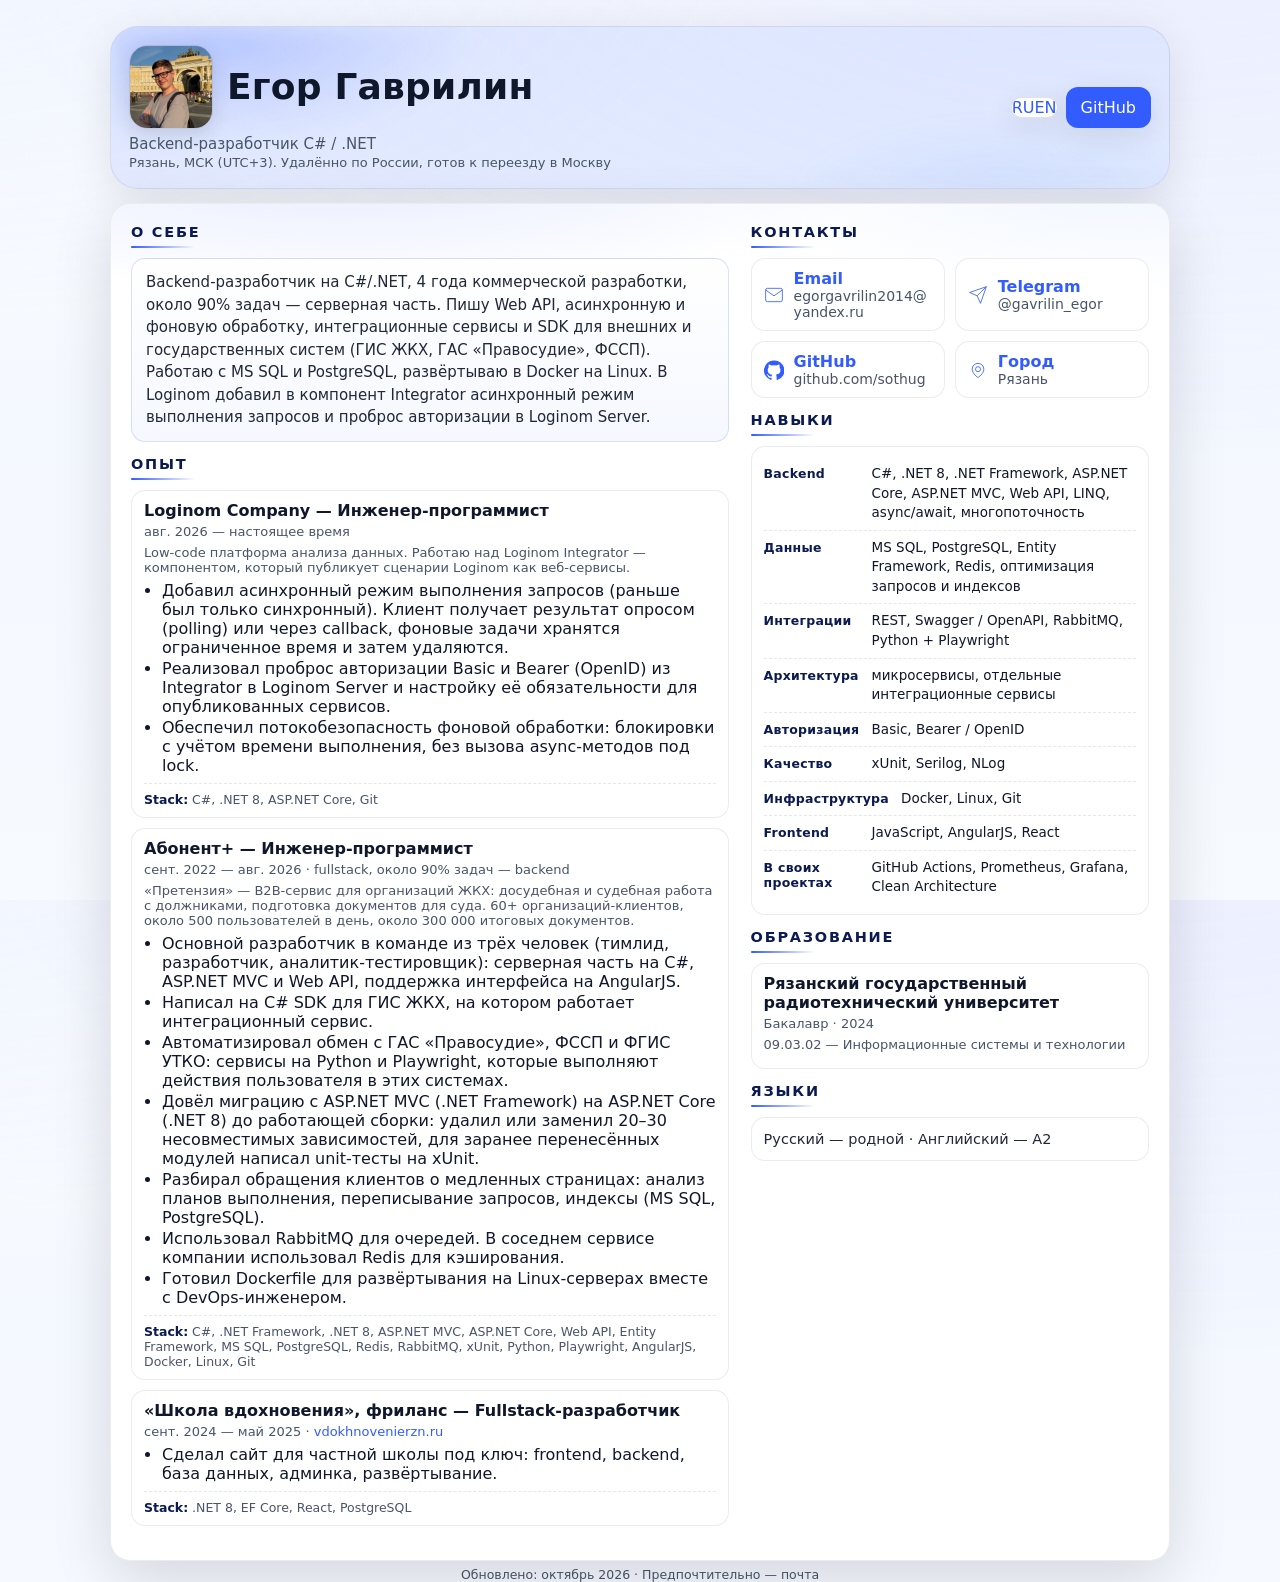
==== commit 0be240cd: "remove language switch" ====
--- a/index.html
+++ b/index.html
@@ -1,5 +1,5 @@
 <!doctype html>
-<html lang="ru" data-lang="ru">
+<html lang="ru">
 <head>
   <meta charset="utf-8"/>
   <meta name="viewport" content="width=device-width, initial-scale=1"/>
@@ -34,18 +34,16 @@
         <div class="hero-title">
           <div class="hero-head">
             <img class="avatar" src="avatar.jpg" alt="Егор Гаврилин" width="84" height="84"/>
-            <h1><span data-i18n="ru">Егор Гаврилин</span><span data-i18n="en">Egor Gavrilin</span></h1>
+            <h1><span>Егор Гаврилин</span></h1>
           </div>
-          <p class="hero-sub" data-i18n="ru">Backend-разработчик C# / .NET</p>
-          <p class="hero-sub" data-i18n="en">Backend Developer · C# / .NET</p>
-          <p class="hero-sub hero-loc" data-i18n="ru">Рязань, МСК (UTC+3). Удалённо по России, готов к переезду в Москву</p>
-          <p class="hero-sub hero-loc" data-i18n="en">Ryazan, Russia, Moscow time (UTC+3). Remote within Russia, open to relocating to Moscow</p>
+          <p class="hero-sub">Backend-разработчик C# / .NET</p>
+          <p class="hero-sub hero-loc">Рязань, МСК (UTC+3). Удалённо по России, готов к переезду в Москву</p>
         </div>
         <div class="controls">
-          <div class="segmented" role="tablist" aria-label="Language">
-            <button type="button" id="btn-ru" class="active" aria-selected="true">RU</button>
-            <button type="button" id="btn-en" aria-selected="false">EN</button>
-          </div>
+          <nav class="segmented" aria-label="Язык">
+            <a href="./" class="active" aria-current="page">RU</a>
+            <a href="en/" lang="en" hreflang="en">EN</a>
+          </nav>
           <a class="btn primary" href="https://github.com/sothug" target="_blank" rel="noopener">GitHub</a>
         </div>
       </div>
@@ -55,67 +53,48 @@
       <div class="resume-inner">
         <section class="left">
           <div class="section">
-            <h2 data-i18n="ru">О себе</h2>
-            <h2 data-i18n="en">Summary</h2>
+            <h2>О себе</h2>
             <div class="summary">
-              <p data-i18n="ru">Backend-разработчик на C#/.NET, 4 года коммерческой разработки, около 90% задач — серверная часть. Пишу Web API, асинхронную и фоновую обработку, интеграционные сервисы и SDK для внешних и государственных систем (ГИС ЖКХ, ГАС «Правосудие», ФССП). Работаю с MS SQL и PostgreSQL, развёртываю в Docker на Linux. В Loginom добавил в компонент Integrator асинхронный режим выполнения запросов и проброс авторизации в Loginom Server.</p>
-              <p data-i18n="en">C#/.NET backend developer with 4 years of commercial experience, about 90% of it on the server side. I build Web APIs, asynchronous and background processing, integration services and SDKs for external and government systems (GIS ZhKKh, GAS Pravosudie, FSSP). I work with MS SQL and PostgreSQL and deploy with Docker on Linux. At Loginom I added an asynchronous execution mode and authorization pass-through to Loginom Server in the Integrator component.</p>
+              <p>Backend-разработчик на C#/.NET, 4 года коммерческой разработки, около 90% задач — серверная часть. Пишу Web API, асинхронную и фоновую обработку, интеграционные сервисы и SDK для внешних и государственных систем (ГИС ЖКХ, ГАС «Правосудие», ФССП). Работаю с MS SQL и PostgreSQL, развёртываю в Docker на Linux. В Loginom добавил в компонент Integrator асинхронный режим выполнения запросов и проброс авторизации в Loginom Server.</p>
             </div>
           </div>
 
           <div class="section">
-            <h2 data-i18n="ru">Опыт</h2>
-            <h2 data-i18n="en">Experience</h2>
+            <h2>Опыт</h2>
 
             <article class="item">
-              <h3 data-i18n="ru">Loginom Company — Инженер-программист</h3>
-              <h3 data-i18n="en">Loginom Company — Software Engineer</h3>
-              <div class="meta"><span data-i18n="ru">авг. 2026 — настоящее время</span><span data-i18n="en">Aug 2026 — present</span></div>
-              <div class="ctx" data-i18n="ru">Low-code платформа анализа данных. Работаю над Loginom Integrator — компонентом, который публикует сценарии Loginom как веб-сервисы.</div>
-              <div class="ctx" data-i18n="en">Low-code data analytics platform. I work on Loginom Integrator, the component that publishes Loginom workflows as web services.</div>
+              <h3>Loginom Company — Инженер-программист</h3>
+              <div class="meta"><span>авг. 2026 — настоящее время</span></div>
+              <div class="ctx">Low-code платформа анализа данных. Работаю над Loginom Integrator — компонентом, который публикует сценарии Loginom как веб-сервисы.</div>
               <ul class="bullets">
-                <li data-i18n="ru">Добавил асинхронный режим выполнения запросов (раньше был только синхронный). Клиент получает результат опросом (polling) или через callback, фоновые задачи хранятся ограниченное время и затем удаляются.</li>
-                <li data-i18n="en">Added an asynchronous request execution mode (previously synchronous only). Clients get results by polling or via callback; background jobs are kept for a limited time and then removed.</li>
-                <li data-i18n="ru">Реализовал проброс авторизации Basic и Bearer (OpenID) из Integrator в Loginom Server и настройку её обязательности для опубликованных сервисов.</li>
-                <li data-i18n="en">Implemented Basic and Bearer (OpenID) authorization pass-through from Integrator to Loginom Server, with a setting that makes authorization required for published services.</li>
-                <li data-i18n="ru">Обеспечил потокобезопасность фоновой обработки: блокировки с учётом времени выполнения, без вызова async-методов под lock.</li>
-                <li data-i18n="en">Made background processing thread-safe: locking designed around execution time, with no async calls inside locks.</li>
+                <li>Добавил асинхронный режим выполнения запросов (раньше был только синхронный). Клиент получает результат опросом (polling) или через callback, фоновые задачи хранятся ограниченное время и затем удаляются.</li>
+                <li>Реализовал проброс авторизации Basic и Bearer (OpenID) из Integrator в Loginom Server и настройку её обязательности для опубликованных сервисов.</li>
+                <li>Обеспечил потокобезопасность фоновой обработки: блокировки с учётом времени выполнения, без вызова async-методов под lock.</li>
               </ul>
               <div class="stack"><strong>Stack:</strong> C#, .NET 8, ASP.NET Core, Git</div>
             </article>
 
             <article class="item">
-              <h3 data-i18n="ru">Абонент+ — Инженер-программист</h3>
-              <h3 data-i18n="en">Abonent+ — Software Engineer</h3>
-              <div class="meta"><span data-i18n="ru">сент. 2022 — авг. 2026 · fullstack, около 90% задач — backend</span><span data-i18n="en">Sep 2022 — Aug 2026 · fullstack, about 90% backend</span></div>
-              <div class="ctx" data-i18n="ru">«Претензия» — B2B-сервис для организаций ЖКХ: досудебная и судебная работа с должниками, подготовка документов для суда. 60+ организаций-клиентов, около 500 пользователей в день, около 300 000 итоговых документов.</div>
-              <div class="ctx" data-i18n="en">Pretenziya, a B2B service for utility companies: pre-trial and court debt collection, including court documents. 60+ client organizations, about 500 daily users, about 300,000 final documents.</div>
+              <h3>Абонент+ — Инженер-программист</h3>
+              <div class="meta"><span>сент. 2022 — авг. 2026 · fullstack, около 90% задач — backend</span></div>
+              <div class="ctx">«Претензия» — B2B-сервис для организаций ЖКХ: досудебная и судебная работа с должниками, подготовка документов для суда. 60+ организаций-клиентов, около 500 пользователей в день, около 300 000 итоговых документов.</div>
               <ul class="bullets">
-                <li data-i18n="ru">Основной разработчик в команде из трёх человек (тимлид, разработчик, аналитик-тестировщик): серверная часть на C#, ASP.NET MVC и Web API, поддержка интерфейса на AngularJS.</li>
-                <li data-i18n="en">Main developer in a team of three (team lead, developer, analyst/QA): C# backend on ASP.NET MVC and Web API, AngularJS frontend maintenance.</li>
-                <li data-i18n="ru">Написал на C# SDK для ГИС ЖКХ, на котором работает интеграционный сервис.</li>
-                <li data-i18n="en">Wrote a C# SDK for GIS ZhKKh (the national housing and utilities system) that powers the integration service.</li>
-                <li data-i18n="ru">Автоматизировал обмен с ГАС «Правосудие», ФССП и ФГИС УТКО: сервисы на Python и Playwright, которые выполняют действия пользователя в этих системах.</li>
-                <li data-i18n="en">Automated data exchange with GAS Pravosudie, FSSP and FGIS UTKO: Python and Playwright services that perform user actions in these systems.</li>
-                <li data-i18n="ru">Довёл миграцию с ASP.NET MVC (.NET Framework) на ASP.NET Core (.NET 8) до работающей сборки: удалил или заменил 20–30 несовместимых зависимостей, для заранее перенесённых модулей написал unit-тесты на xUnit.</li>
-                <li data-i18n="en">Brought the migration from ASP.NET MVC (.NET Framework) to ASP.NET Core (.NET 8) to a working build: removed or replaced 20–30 incompatible dependencies and wrote xUnit tests for modules migrated ahead of time.</li>
-                <li data-i18n="ru">Разбирал обращения клиентов о медленных страницах: анализ планов выполнения, переписывание запросов, индексы (MS SQL, PostgreSQL).</li>
-                <li data-i18n="en">Handled customer reports about slow pages: execution plan analysis, query rewrites and indexes (MS SQL, PostgreSQL).</li>
-                <li data-i18n="ru">Использовал RabbitMQ для очередей. В соседнем сервисе компании использовал Redis для кэширования.</li>
-                <li data-i18n="en">Used RabbitMQ for queues and Redis for caching in another company service.</li>
-                <li data-i18n="ru">Готовил Dockerfile для развёртывания на Linux-серверах вместе с DevOps-инженером.</li>
-                <li data-i18n="en">Wrote Dockerfiles for Linux server deployment together with the DevOps engineer.</li>
+                <li>Основной разработчик в команде из трёх человек (тимлид, разработчик, аналитик-тестировщик): серверная часть на C#, ASP.NET MVC и Web API, поддержка интерфейса на AngularJS.</li>
+                <li>Написал на C# SDK для ГИС ЖКХ, на котором работает интеграционный сервис.</li>
+                <li>Автоматизировал обмен с ГАС «Правосудие», ФССП и ФГИС УТКО: сервисы на Python и Playwright, которые выполняют действия пользователя в этих системах.</li>
+                <li>Довёл миграцию с ASP.NET MVC (.NET Framework) на ASP.NET Core (.NET 8) до работающей сборки: удалил или заменил 20–30 несовместимых зависимостей, для заранее перенесённых модулей написал unit-тесты на xUnit.</li>
+                <li>Разбирал обращения клиентов о медленных страницах: анализ планов выполнения, переписывание запросов, индексы (MS SQL, PostgreSQL).</li>
+                <li>Использовал RabbitMQ для очередей. В соседнем сервисе компании использовал Redis для кэширования.</li>
+                <li>Готовил Dockerfile для развёртывания на Linux-серверах вместе с DevOps-инженером.</li>
               </ul>
               <div class="stack"><strong>Stack:</strong> C#, .NET Framework, .NET 8, ASP.NET MVC, ASP.NET Core, Web API, Entity Framework, MS SQL, PostgreSQL, Redis, RabbitMQ, xUnit, Python, Playwright, AngularJS, Docker, Linux, Git</div>
             </article>
 
             <article class="item">
-              <h3 data-i18n="ru">«Школа вдохновения», фриланс — Fullstack-разработчик</h3>
-              <h3 data-i18n="en">School of Inspiration, freelance — Fullstack Developer</h3>
-              <div class="meta"><span data-i18n="ru">сент. 2024 — май 2025</span><span data-i18n="en">Sep 2024 — May 2025</span> · <a href="https://vdokhnovenierzn.ru/" target="_blank" rel="noopener">vdokhnovenierzn.ru</a></div>
+              <h3>«Школа вдохновения», фриланс — Fullstack-разработчик</h3>
+              <div class="meta"><span>сент. 2024 — май 2025</span> · <a href="https://vdokhnovenierzn.ru/" target="_blank" rel="noopener">vdokhnovenierzn.ru</a></div>
               <ul class="bullets">
-                <li data-i18n="ru">Сделал сайт для частной школы под ключ: frontend, backend, база данных, админка, развёртывание.</li>
-                <li data-i18n="en">Built a turnkey website for a private school: frontend, backend, database, admin panel and deployment.</li>
+                <li>Сделал сайт для частной школы под ключ: frontend, backend, база данных, админка, развёртывание.</li>
               </ul>
               <div class="stack"><strong>Stack:</strong> .NET 8, EF Core, React, PostgreSQL</div>
             </article>
@@ -124,8 +103,7 @@
 
         <section class="right">
           <div class="section">
-            <h2 data-i18n="ru">Контакты</h2>
-            <h2 data-i18n="en">Contacts</h2>
+            <h2>Контакты</h2>
 
             <div class="contacts">
               <a class="contact-card" href="mailto:egorgavrilin2014@yandex.ru" aria-label="Email">
@@ -155,16 +133,14 @@
               <a class="contact-card" href="https://yandex.ru/maps/?text=Рязань" target="_blank" rel="noopener" aria-label="Город Рязань">
                 <svg viewBox="0 0 24 24" fill="none" stroke="currentColor" aria-hidden="true" focusable="false"><path d="M12 21s-7-4.35-7-10a7 7 0 1 1 14 0c0 5.65-7 10-7 10Z"/><circle cx="12" cy="11" r="3"/></svg>
                 <div class="cc-body">
-                  <div class="label" data-i18n="ru">Город</div>
-                  <div class="label" data-i18n="en">City</div>
-                  <div class="value" data-i18n="ru">Рязань</div>
-                  <div class="value" data-i18n="en">Ryazan, Russia</div>
+                  <div class="label">Город</div>
+                  <div class="value">Рязань</div>
                 </div>
               </a>
             </div>
 
             <div class="print-contacts">
-              <div><strong data-i18n="ru">Город:</strong><strong data-i18n="en">City:</strong> <span data-i18n="ru">Рязань</span><span data-i18n="en">Ryazan, Russia</span></div>
+              <div><strong>Город:</strong> <span>Рязань</span></div>
               <div><strong>Email:</strong> egorgavrilin2014@yandex.ru</div>
               <div><strong>Telegram:</strong> https://t.me/gavrilin_egor</div>
               <div><strong>GitHub:</strong> https://github.com/sothug</div>
@@ -172,41 +148,35 @@
           </div>
 
           <div class="section">
-            <h2 data-i18n="ru">Навыки</h2>
-            <h2 data-i18n="en">Skills</h2>
+            <h2>Навыки</h2>
             <div class="item">
               <dl class="skills">
-                <div class="skill-group"><dt>Backend</dt><dd><span data-i18n="ru">C#, .NET 8, .NET Framework, ASP.NET Core, ASP.NET MVC, Web API, LINQ, async/await, многопоточность</span><span data-i18n="en">C#, .NET 8, .NET Framework, ASP.NET Core, ASP.NET MVC, Web API, LINQ, async/await, multithreading</span></dd></div>
-                <div class="skill-group"><dt data-i18n="ru">Данные</dt><dt data-i18n="en">Data</dt><dd><span data-i18n="ru">MS SQL, PostgreSQL, Entity Framework, Redis, оптимизация запросов и индексов</span><span data-i18n="en">MS SQL, PostgreSQL, Entity Framework, Redis, query and index optimization</span></dd></div>
-                <div class="skill-group"><dt data-i18n="ru">Интеграции</dt><dt data-i18n="en">Integrations</dt><dd>REST, Swagger / OpenAPI, RabbitMQ, Python + Playwright</dd></div>
-                <div class="skill-group"><dt data-i18n="ru">Архитектура</dt><dt data-i18n="en">Architecture</dt><dd><span data-i18n="ru">микросервисы, отдельные интеграционные сервисы</span><span data-i18n="en">microservices, standalone integration services</span></dd></div>
-                <div class="skill-group"><dt data-i18n="ru">Авторизация</dt><dt data-i18n="en">Auth</dt><dd>Basic, Bearer / OpenID</dd></div>
-                <div class="skill-group"><dt data-i18n="ru">Качество</dt><dt data-i18n="en">Quality</dt><dd>xUnit, Serilog, NLog</dd></div>
-                <div class="skill-group"><dt data-i18n="ru">Инфраструктура</dt><dt data-i18n="en">Infrastructure</dt><dd>Docker, Linux, Git</dd></div>
+                <div class="skill-group"><dt>Backend</dt><dd><span>C#, .NET 8, .NET Framework, ASP.NET Core, ASP.NET MVC, Web API, LINQ, async/await, многопоточность</span></dd></div>
+                <div class="skill-group"><dt>Данные</dt><dd><span>MS SQL, PostgreSQL, Entity Framework, Redis, оптимизация запросов и индексов</span></dd></div>
+                <div class="skill-group"><dt>Интеграции</dt><dd>REST, Swagger / OpenAPI, RabbitMQ, Python + Playwright</dd></div>
+                <div class="skill-group"><dt>Архитектура</dt><dd><span>микросервисы, отдельные интеграционные сервисы</span></dd></div>
+                <div class="skill-group"><dt>Авторизация</dt><dd>Basic, Bearer / OpenID</dd></div>
+                <div class="skill-group"><dt>Качество</dt><dd>xUnit, Serilog, NLog</dd></div>
+                <div class="skill-group"><dt>Инфраструктура</dt><dd>Docker, Linux, Git</dd></div>
                 <div class="skill-group"><dt>Frontend</dt><dd>JavaScript, AngularJS, React</dd></div>
-                <div class="skill-group"><dt data-i18n="ru">В своих проектах</dt><dt data-i18n="en">Personal projects</dt><dd>GitHub Actions, Prometheus, Grafana, Clean Architecture</dd></div>
+                <div class="skill-group"><dt>В своих проектах</dt><dd>GitHub Actions, Prometheus, Grafana, Clean Architecture</dd></div>
               </dl>
             </div>
           </div>
 
           <div class="section">
-            <h2 data-i18n="ru">Образование</h2>
-            <h2 data-i18n="en">Education</h2>
+            <h2>Образование</h2>
             <div class="item">
-              <h3 data-i18n="ru">Рязанский государственный радиотехнический университет</h3>
-              <h3 data-i18n="en">Ryazan State Radio Engineering University</h3>
-              <div class="meta"><span data-i18n="ru">Бакалавр · 2024</span><span data-i18n="en">Bachelor's degree · 2024</span></div>
-              <div class="ctx" data-i18n="ru">09.03.02 — Информационные системы и технологии</div>
-              <div class="ctx" data-i18n="en">09.03.02 — Information Systems and Technologies</div>
+              <h3>Рязанский государственный радиотехнический университет</h3>
+              <div class="meta"><span>Бакалавр · 2024</span></div>
+              <div class="ctx">09.03.02 — Информационные системы и технологии</div>
             </div>
           </div>
 
           <div class="section">
-            <h2 data-i18n="ru">Языки</h2>
-            <h2 data-i18n="en">Languages</h2>
+            <h2>Языки</h2>
             <div class="item">
-              <p class="lead" data-i18n="ru">Русский — родной · Английский — A2</p>
-              <p class="lead" data-i18n="en">Russian — native · English — A2</p>
+              <p class="lead">Русский — родной · Английский — A2</p>
             </div>
           </div>
         </section>
@@ -214,11 +184,9 @@
     </main>
 
     <footer class="footer">
-      <p data-i18n="ru">Обновлено: октябрь 2026 · Предпочтительно — почта</p>
-      <p data-i18n="en">Updated: October 2026 · Email preferred</p>
+      <p>Обновлено: октябрь 2026 · Предпочтительно — почта</p>
     </footer>
   </div>
 
-  <script src="script.js"></script>
 </body>
 </html>
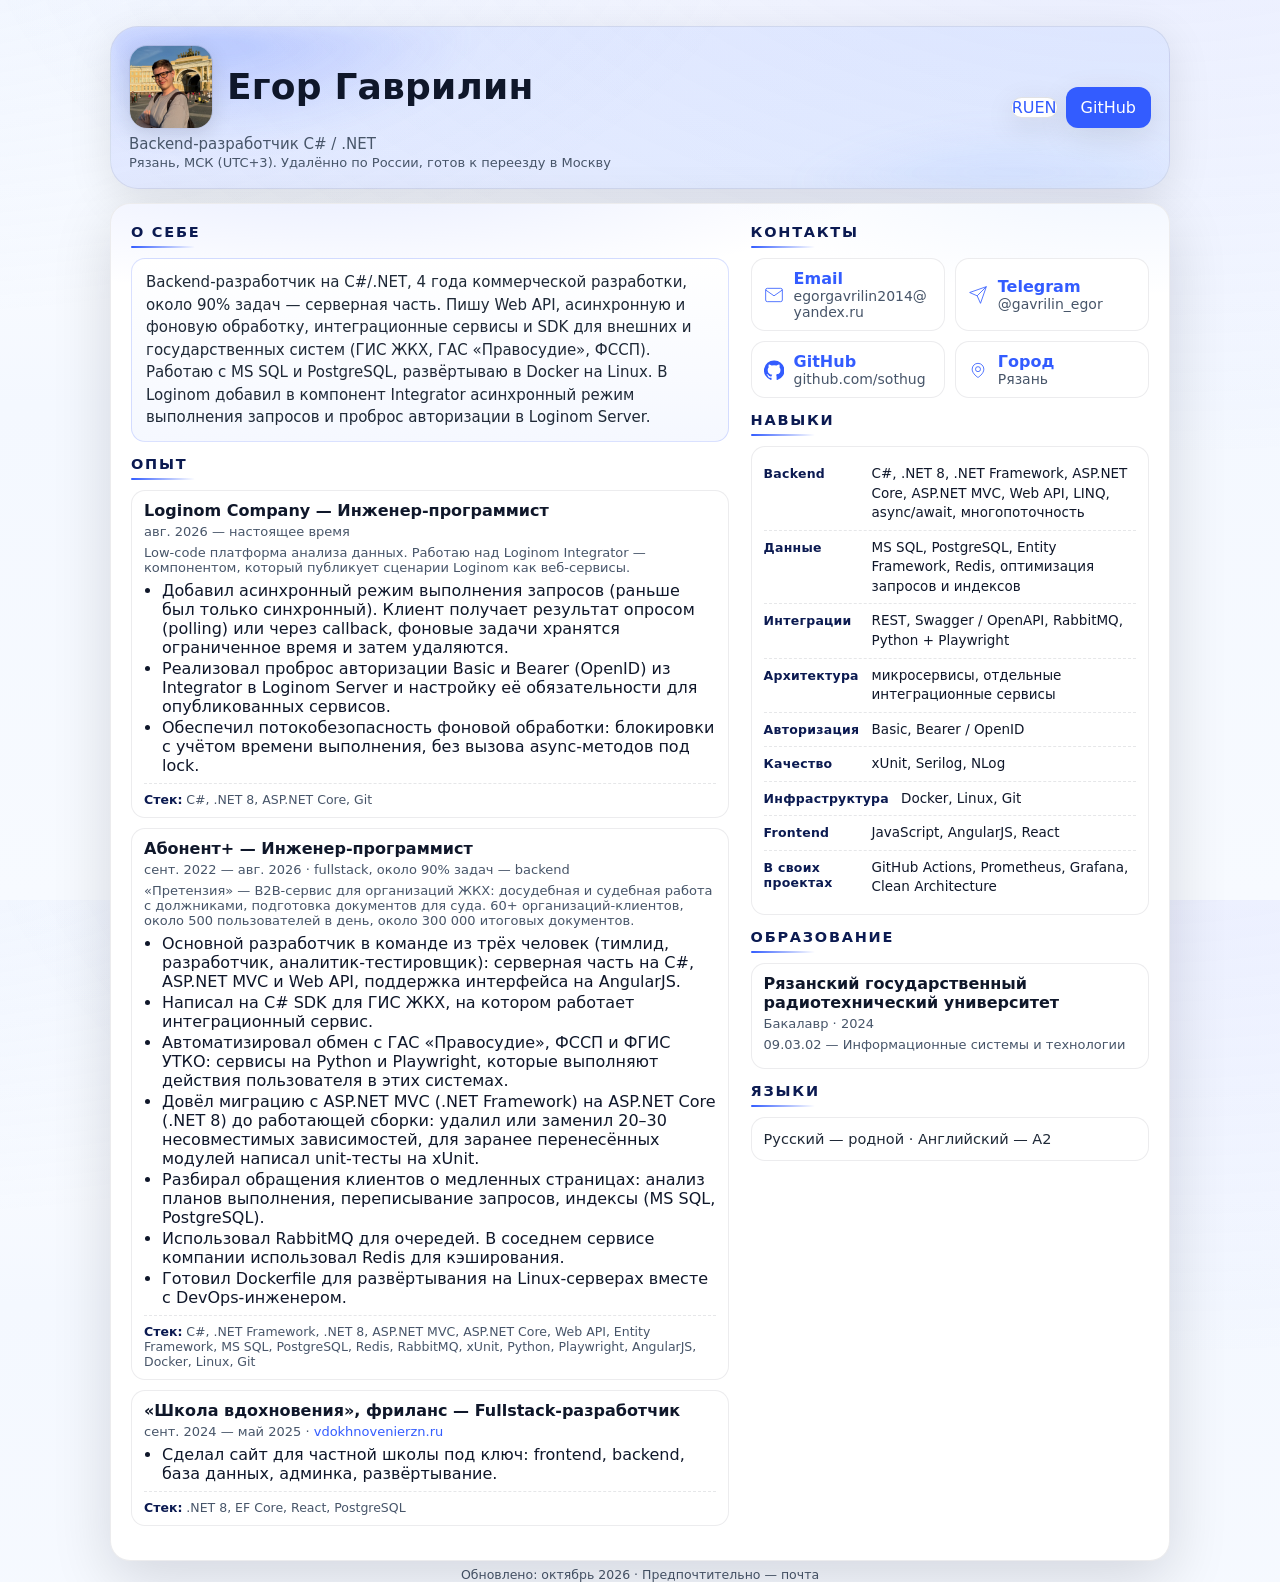
==== commit 4f5a25c8: "translate stack label" ====
--- a/index.html
+++ b/index.html
@@ -71,7 +71,7 @@
                 <li>Реализовал проброс авторизации Basic и Bearer (OpenID) из Integrator в Loginom Server и настройку её обязательности для опубликованных сервисов.</li>
                 <li>Обеспечил потокобезопасность фоновой обработки: блокировки с учётом времени выполнения, без вызова async-методов под lock.</li>
               </ul>
-              <div class="stack"><strong>Stack:</strong> C#, .NET 8, ASP.NET Core, Git</div>
+              <div class="stack"><strong>Стек:</strong> C#, .NET 8, ASP.NET Core, Git</div>
             </article>
 
             <article class="item">
@@ -87,7 +87,7 @@
                 <li>Использовал RabbitMQ для очередей. В соседнем сервисе компании использовал Redis для кэширования.</li>
                 <li>Готовил Dockerfile для развёртывания на Linux-серверах вместе с DevOps-инженером.</li>
               </ul>
-              <div class="stack"><strong>Stack:</strong> C#, .NET Framework, .NET 8, ASP.NET MVC, ASP.NET Core, Web API, Entity Framework, MS SQL, PostgreSQL, Redis, RabbitMQ, xUnit, Python, Playwright, AngularJS, Docker, Linux, Git</div>
+              <div class="stack"><strong>Стек:</strong> C#, .NET Framework, .NET 8, ASP.NET MVC, ASP.NET Core, Web API, Entity Framework, MS SQL, PostgreSQL, Redis, RabbitMQ, xUnit, Python, Playwright, AngularJS, Docker, Linux, Git</div>
             </article>
 
             <article class="item">
@@ -96,7 +96,7 @@
               <ul class="bullets">
                 <li>Сделал сайт для частной школы под ключ: frontend, backend, база данных, админка, развёртывание.</li>
               </ul>
-              <div class="stack"><strong>Stack:</strong> .NET 8, EF Core, React, PostgreSQL</div>
+              <div class="stack"><strong>Стек:</strong> .NET 8, EF Core, React, PostgreSQL</div>
             </article>
           </div>
         </section>
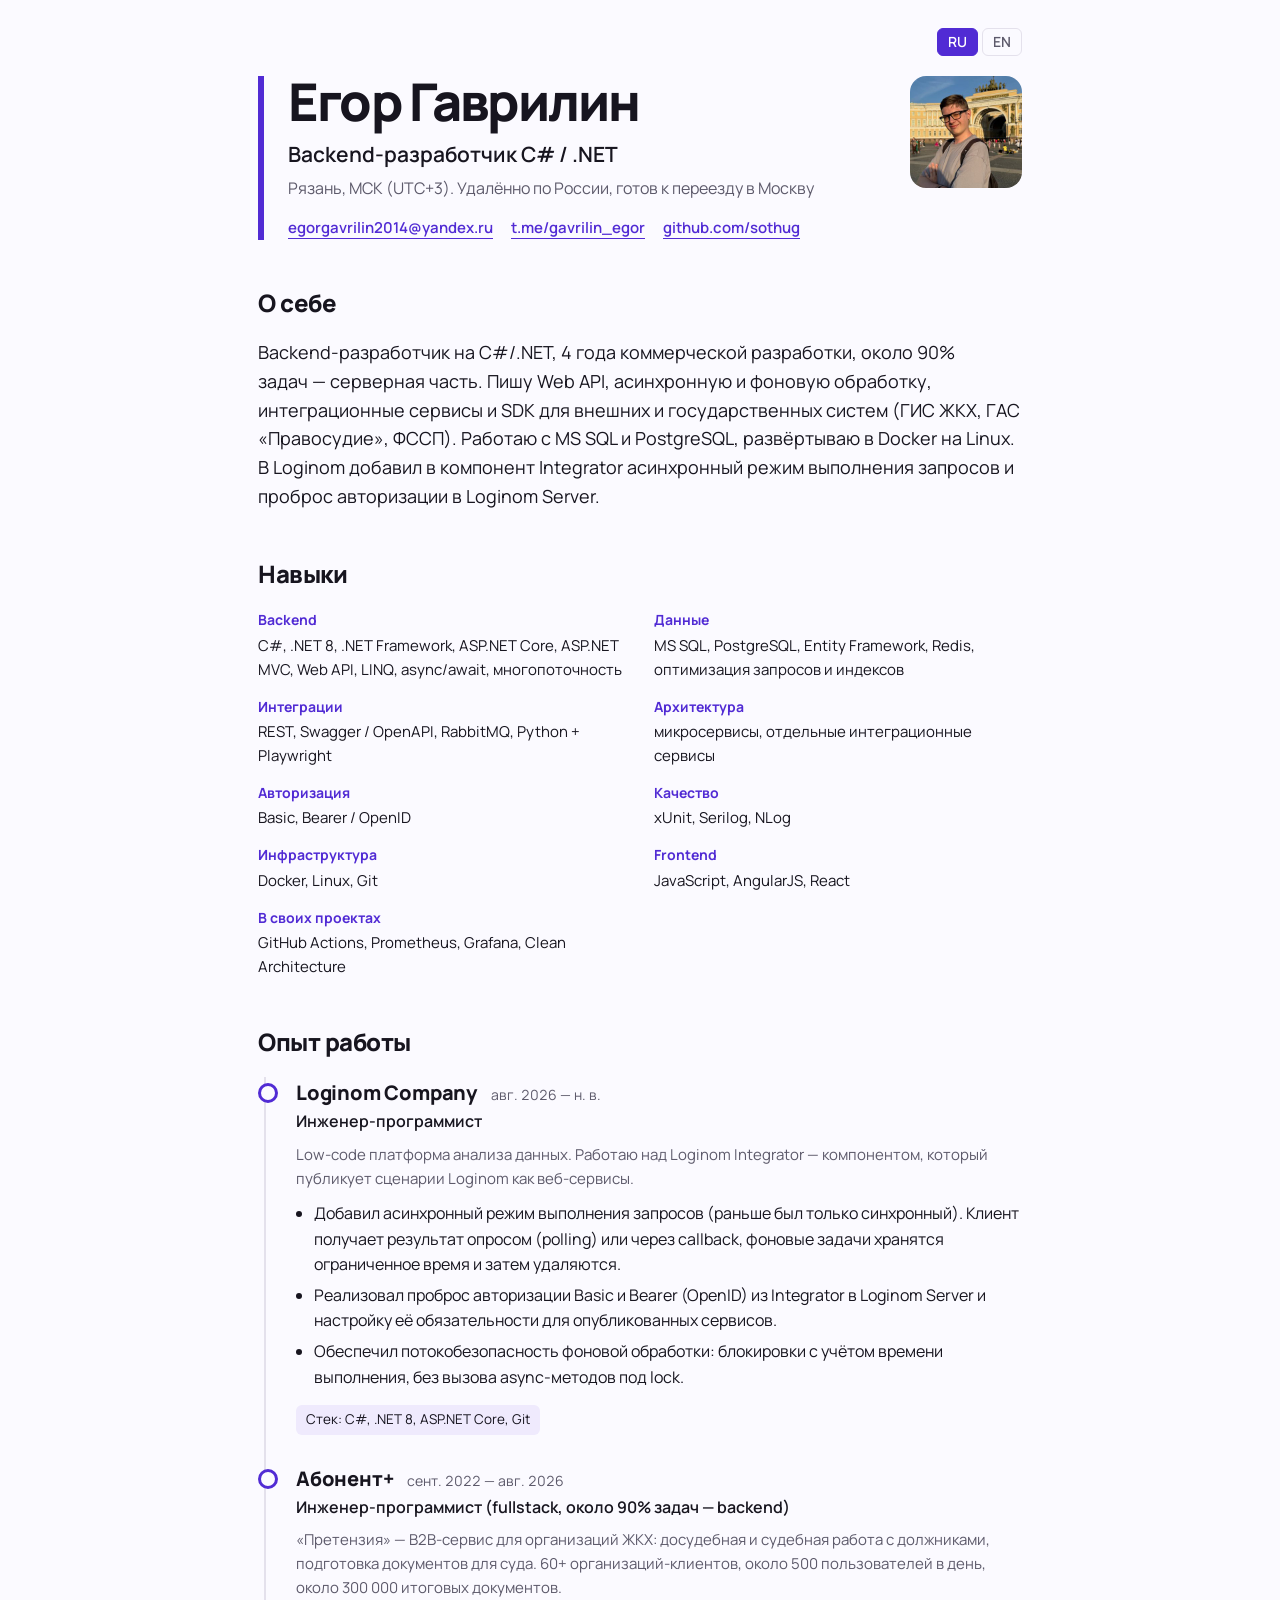
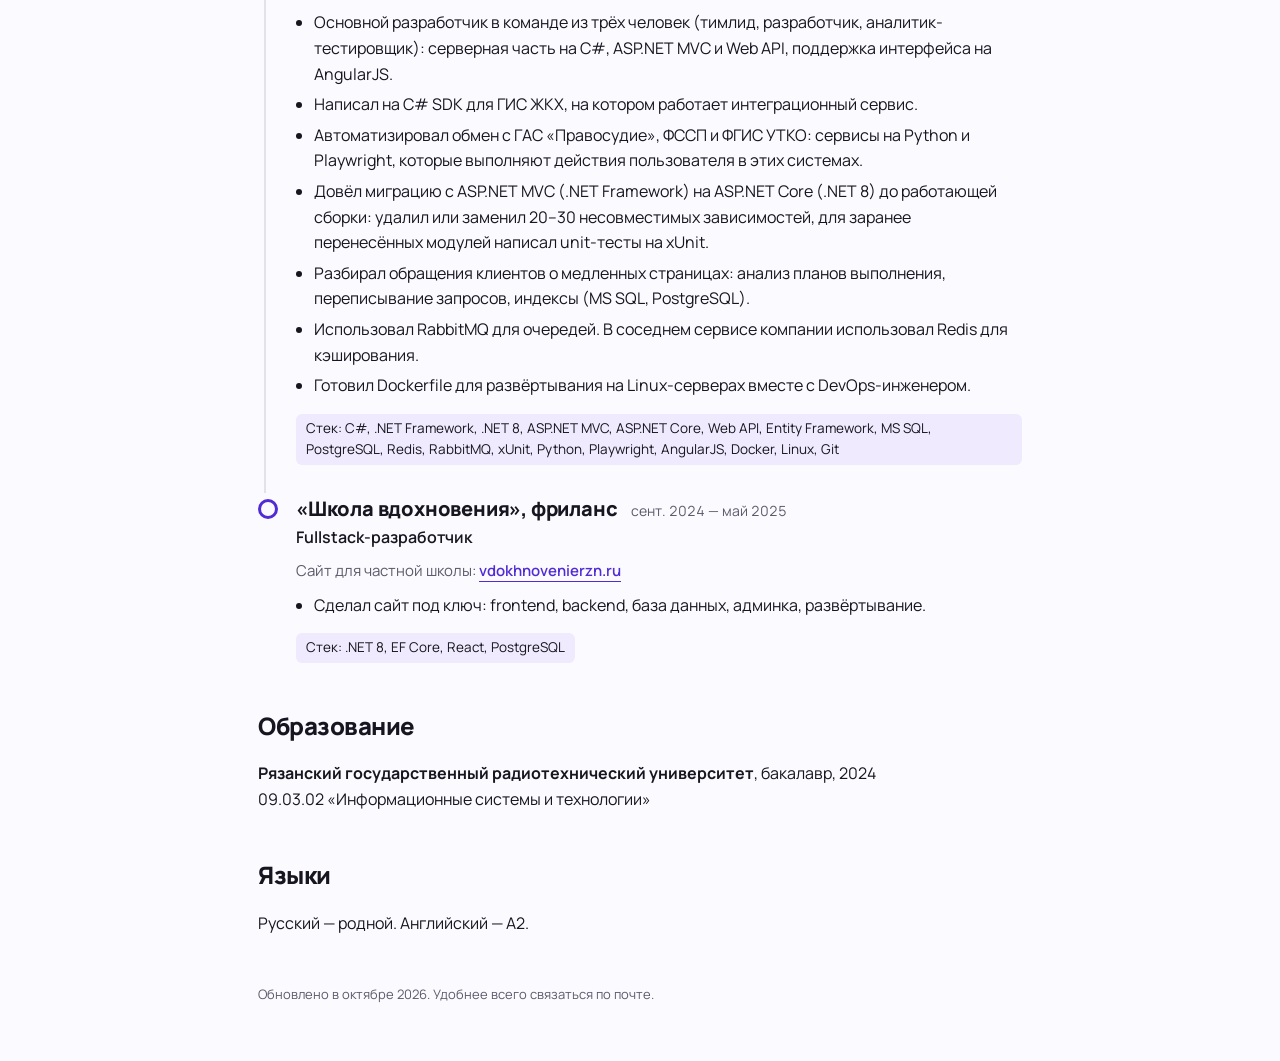
==== commit b45221f7: "redesign resume layout" ====
--- a/index.html
+++ b/index.html
@@ -28,165 +28,105 @@
   </script>
 </head>
 <body>
-  <div class="container">
-    <header class="hero">
-      <div class="hero-inner">
-        <div class="hero-title">
-          <div class="hero-head">
-            <img class="avatar" src="avatar.jpg" alt="Егор Гаврилин" width="84" height="84"/>
-            <h1><span>Егор Гаврилин</span></h1>
-          </div>
-          <p class="hero-sub">Backend-разработчик C# / .NET</p>
-          <p class="hero-sub hero-loc">Рязань, МСК (UTC+3). Удалённо по России, готов к переезду в Москву</p>
-        </div>
-        <div class="controls">
-          <nav class="segmented" aria-label="Язык">
-            <a href="./" class="active" aria-current="page">RU</a>
-            <a href="en/" lang="en" hreflang="en">EN</a>
-          </nav>
-          <a class="btn primary" href="https://github.com/sothug" target="_blank" rel="noopener">GitHub</a>
-        </div>
-      </div>
-    </header>
+<div class="page">
+  <nav class="lang" aria-label="Язык"><a href="./" aria-current="page">RU</a> <a href="en/" lang="en" hreflang="en">EN</a></nav>
+  <header class="head">
+    <img class="avatar" src="avatar.jpg" alt="Егор Гаврилин" width="112" height="112">
+    <div class="head-text">
+      <h1>Егор Гаврилин</h1>
+      <p class="role">Backend-разработчик C# / .NET</p>
+      <p class="where">Рязань, МСК (UTC+3). Удалённо по России, готов к переезду в Москву</p>
+    </div>
+    <ul class="contacts">
+      <li><a href="mailto:egorgavrilin2014@yandex.ru">egorgavrilin2014@yandex.ru</a></li>
+      <li><a href="https://t.me/gavrilin_egor">t.me/gavrilin_egor</a></li>
+      <li><a href="https://github.com/sothug">github.com/sothug</a></li>
+    </ul>
+  </header>
 
-    <main class="resume">
-      <div class="resume-inner">
-        <section class="left">
-          <div class="section">
-            <h2>О себе</h2>
-            <div class="summary">
-              <p>Backend-разработчик на C#/.NET, 4 года коммерческой разработки, около 90% задач — серверная часть. Пишу Web API, асинхронную и фоновую обработку, интеграционные сервисы и SDK для внешних и государственных систем (ГИС ЖКХ, ГАС «Правосудие», ФССП). Работаю с MS SQL и PostgreSQL, развёртываю в Docker на Linux. В Loginom добавил в компонент Integrator асинхронный режим выполнения запросов и проброс авторизации в Loginom Server.</p>
-            </div>
-          </div>
+  <main>
+  <section class="summary" aria-labelledby="h-summary">
+    <h2 id="h-summary">О себе</h2>
+    <p>Backend-разработчик на C#/.NET, 4&nbsp;года коммерческой разработки, около 90% задач&nbsp;— серверная часть. Пишу Web&nbsp;API, асинхронную и фоновую обработку, интеграционные сервисы и SDK для внешних и государственных систем (ГИС ЖКХ, ГАС «Правосудие», ФССП). Работаю с MS&nbsp;SQL и PostgreSQL, развёртываю в Docker на Linux. В Loginom добавил в компонент Integrator асинхронный режим выполнения запросов и проброс авторизации в Loginom Server.</p>
+  </section>
 
-          <div class="section">
-            <h2>Опыт</h2>
+  <section class="skills" aria-labelledby="h-skills">
+    <h2 id="h-skills">Навыки</h2>
+    <dl>
+      <div><dt>Backend</dt><dd>C#, .NET 8, .NET Framework, ASP.NET Core, ASP.NET MVC, Web API, LINQ, async/await, многопоточность</dd></div>
+      <div><dt>Данные</dt><dd>MS SQL, PostgreSQL, Entity Framework, Redis, оптимизация запросов и индексов</dd></div>
+      <div><dt>Интеграции</dt><dd>REST, Swagger / OpenAPI, RabbitMQ, Python + Playwright</dd></div>
+      <div><dt>Архитектура</dt><dd>микросервисы, отдельные интеграционные сервисы</dd></div>
+      <div><dt>Авторизация</dt><dd>Basic, Bearer / OpenID</dd></div>
+      <div><dt>Качество</dt><dd>xUnit, Serilog, NLog</dd></div>
+      <div><dt>Инфраструктура</dt><dd>Docker, Linux, Git</dd></div>
+      <div><dt>Frontend</dt><dd>JavaScript, AngularJS, React</dd></div>
+      <div><dt>В своих проектах</dt><dd>GitHub Actions, Prometheus, Grafana, Clean Architecture</dd></div>
+    </dl>
+  </section>
 
-            <article class="item">
-              <h3>Loginom Company — Инженер-программист</h3>
-              <div class="meta"><span>авг. 2026 — настоящее время</span></div>
-              <div class="ctx">Low-code платформа анализа данных. Работаю над Loginom Integrator — компонентом, который публикует сценарии Loginom как веб-сервисы.</div>
-              <ul class="bullets">
-                <li>Добавил асинхронный режим выполнения запросов (раньше был только синхронный). Клиент получает результат опросом (polling) или через callback, фоновые задачи хранятся ограниченное время и затем удаляются.</li>
-                <li>Реализовал проброс авторизации Basic и Bearer (OpenID) из Integrator в Loginom Server и настройку её обязательности для опубликованных сервисов.</li>
-                <li>Обеспечил потокобезопасность фоновой обработки: блокировки с учётом времени выполнения, без вызова async-методов под lock.</li>
-              </ul>
-              <div class="stack"><strong>Стек:</strong> C#, .NET 8, ASP.NET Core, Git</div>
-            </article>
+  <section class="experience" aria-labelledby="h-exp">
+    <h2 id="h-exp">Опыт работы</h2>
+    <article class="job">
+      <header>
+        <h3>Loginom Company</h3>
+        <p class="dates"><time datetime="2026-08">авг. 2026</time> — н.&nbsp;в.</p>
+        <p class="title">Инженер-программист</p>
+      </header>
+      <p class="ctx">Low-code платформа анализа данных. Работаю над Loginom Integrator&nbsp;— компонентом, который публикует сценарии Loginom как веб-сервисы.</p>
+      <ul>
+        <li>Добавил асинхронный режим выполнения запросов (раньше был только синхронный). Клиент получает результат опросом (polling) или через callback, фоновые задачи хранятся ограниченное время и затем удаляются.</li>
+        <li>Реализовал проброс авторизации Basic и Bearer (OpenID) из Integrator в Loginom Server и настройку её обязательности для опубликованных сервисов.</li>
+        <li>Обеспечил потокобезопасность фоновой обработки: блокировки с учётом времени выполнения, без вызова async-методов под lock.</li>
+      </ul>
+      <p class="stack">Стек: C#, .NET 8, ASP.NET Core, Git</p>
+    </article>
 
-            <article class="item">
-              <h3>Абонент+ — Инженер-программист</h3>
-              <div class="meta"><span>сент. 2022 — авг. 2026 · fullstack, около 90% задач — backend</span></div>
-              <div class="ctx">«Претензия» — B2B-сервис для организаций ЖКХ: досудебная и судебная работа с должниками, подготовка документов для суда. 60+ организаций-клиентов, около 500 пользователей в день, около 300 000 итоговых документов.</div>
-              <ul class="bullets">
-                <li>Основной разработчик в команде из трёх человек (тимлид, разработчик, аналитик-тестировщик): серверная часть на C#, ASP.NET MVC и Web API, поддержка интерфейса на AngularJS.</li>
-                <li>Написал на C# SDK для ГИС ЖКХ, на котором работает интеграционный сервис.</li>
-                <li>Автоматизировал обмен с ГАС «Правосудие», ФССП и ФГИС УТКО: сервисы на Python и Playwright, которые выполняют действия пользователя в этих системах.</li>
-                <li>Довёл миграцию с ASP.NET MVC (.NET Framework) на ASP.NET Core (.NET 8) до работающей сборки: удалил или заменил 20–30 несовместимых зависимостей, для заранее перенесённых модулей написал unit-тесты на xUnit.</li>
-                <li>Разбирал обращения клиентов о медленных страницах: анализ планов выполнения, переписывание запросов, индексы (MS SQL, PostgreSQL).</li>
-                <li>Использовал RabbitMQ для очередей. В соседнем сервисе компании использовал Redis для кэширования.</li>
-                <li>Готовил Dockerfile для развёртывания на Linux-серверах вместе с DevOps-инженером.</li>
-              </ul>
-              <div class="stack"><strong>Стек:</strong> C#, .NET Framework, .NET 8, ASP.NET MVC, ASP.NET Core, Web API, Entity Framework, MS SQL, PostgreSQL, Redis, RabbitMQ, xUnit, Python, Playwright, AngularJS, Docker, Linux, Git</div>
-            </article>
+    <article class="job">
+      <header>
+        <h3>Абонент+</h3>
+        <p class="dates"><time datetime="2022-09">сент. 2022</time> — <time datetime="2026-08">авг. 2026</time></p>
+        <p class="title">Инженер-программист (fullstack, около 90% задач&nbsp;— backend)</p>
+      </header>
+      <p class="ctx">«Претензия»&nbsp;— B2B-сервис для организаций ЖКХ: досудебная и судебная работа с должниками, подготовка документов для суда. 60+ организаций-клиентов, около 500 пользователей в день, около 300&nbsp;000 итоговых документов.</p>
+      <ul>
+        <li>Основной разработчик в команде из трёх человек (тимлид, разработчик, аналитик-тестировщик): серверная часть на C#, ASP.NET MVC и Web API, поддержка интерфейса на AngularJS.</li>
+        <li>Написал на C# SDK для ГИС ЖКХ, на котором работает интеграционный сервис.</li>
+        <li>Автоматизировал обмен с ГАС «Правосудие», ФССП и ФГИС УТКО: сервисы на Python и Playwright, которые выполняют действия пользователя в этих системах.</li>
+        <li>Довёл миграцию с ASP.NET MVC (.NET Framework) на ASP.NET Core (.NET 8) до работающей сборки: удалил или заменил 20–30 несовместимых зависимостей, для заранее перенесённых модулей написал unit-тесты на xUnit.</li>
+        <li>Разбирал обращения клиентов о медленных страницах: анализ планов выполнения, переписывание запросов, индексы (MS SQL, PostgreSQL).</li>
+        <li>Использовал RabbitMQ для очередей. В соседнем сервисе компании использовал Redis для кэширования.</li>
+        <li>Готовил Dockerfile для развёртывания на Linux-серверах вместе с DevOps-инженером.</li>
+      </ul>
+      <p class="stack">Стек: C#, .NET Framework, .NET 8, ASP.NET MVC, ASP.NET Core, Web API, Entity Framework, MS SQL, PostgreSQL, Redis, RabbitMQ, xUnit, Python, Playwright, AngularJS, Docker, Linux, Git</p>
+    </article>
 
-            <article class="item">
-              <h3>«Школа вдохновения», фриланс — Fullstack-разработчик</h3>
-              <div class="meta"><span>сент. 2024 — май 2025</span> · <a href="https://vdokhnovenierzn.ru/" target="_blank" rel="noopener">vdokhnovenierzn.ru</a></div>
-              <ul class="bullets">
-                <li>Сделал сайт для частной школы под ключ: frontend, backend, база данных, админка, развёртывание.</li>
-              </ul>
-              <div class="stack"><strong>Стек:</strong> .NET 8, EF Core, React, PostgreSQL</div>
-            </article>
-          </div>
-        </section>
+    <article class="job">
+      <header>
+        <h3>«Школа вдохновения», фриланс</h3>
+        <p class="dates"><time datetime="2024-09">сент. 2024</time> — <time datetime="2025-05">май 2025</time></p>
+        <p class="title">Fullstack-разработчик</p>
+      </header>
+      <p class="ctx">Сайт для частной школы: <a href="https://vdokhnovenierzn.ru/">vdokhnovenierzn.ru</a></p>
+      <ul>
+        <li>Сделал сайт под ключ: frontend, backend, база данных, админка, развёртывание.</li>
+      </ul>
+      <p class="stack">Стек: .NET 8, EF Core, React, PostgreSQL</p>
+    </article>
+  </section>
 
-        <section class="right">
-          <div class="section">
-            <h2>Контакты</h2>
+  <section class="edu" aria-labelledby="h-edu">
+    <h2 id="h-edu">Образование</h2>
+    <p><strong>Рязанский государственный радиотехнический университет</strong>, бакалавр, 2024<br>09.03.02 «Информационные системы и технологии»</p>
+  </section>
 
-            <div class="contacts">
-              <a class="contact-card" href="mailto:egorgavrilin2014@yandex.ru" aria-label="Email">
-                <svg viewBox="0 0 24 24" fill="none" stroke="currentColor" aria-hidden="true" focusable="false"><path d="M4 4h16a2 2 0 0 1 2 2v12a2 2 0 0 1-2 2H4a2 2 0 0 1-2-2V6a2 2 0 0 1 2-2Z"/><path d="m22 6-10 7L2 6"/></svg>
-                <div class="cc-body">
-                  <div class="label">Email</div>
-                  <div class="value">egorgavrilin2014@yandex.ru</div>
-                </div>
-              </a>
+  <section class="langs" aria-labelledby="h-lang">
+    <h2 id="h-lang">Языки</h2>
+    <p>Русский — родной. Английский — A2.</p>
+  </section>
+  </main>
 
-              <a class="contact-card" href="https://t.me/gavrilin_egor" target="_blank" rel="noopener" aria-label="Telegram @gavrilin_egor">
-                <svg viewBox="0 0 24 24" fill="none" stroke="currentColor" aria-hidden="true" focusable="false"><path d="M22 2L11 13"/><path d="M22 2l-7 20-4-9-9-4 20-7z"/></svg>
-                <div class="cc-body">
-                  <div class="label">Telegram</div>
-                  <div class="value">@gavrilin_egor</div>
-                </div>
-              </a>
-
-              <a class="contact-card" href="https://github.com/sothug" target="_blank" rel="noopener" aria-label="GitHub sothug">
-                <svg viewBox="0 0 24 24" fill="currentColor" aria-hidden="true" focusable="false"><path d="M12 .5a12 12 0 0 0-3.79 23.4c.6.11.82-.26.82-.58v-2.03c-3.34.73-4.04-1.61-4.04-1.61-.55-1.39-1.35-1.76-1.35-1.76-1.11-.76.08-.75.08-.75 1.22.09 1.86 1.25 1.86 1.25 1.09 1.86 2.86 1.32 3.56 1.01.11-.8.43-1.32.78-1.63-2.67-.3-5.47-1.34-5.47-5.98 0-1.32.47-2.4 1.24-3.24-.12-.3-.54-1.52.12-3.17 0 0 1.01-.32 3.3 1.23a11.5 11.5 0 0 1 6 0c2.29-1.55 3.3-1.23 3.3-1.23.66 1.65.24 2.87.12 3.17.77.84 1.24 1.92 1.24 3.24 0 4.65-2.8 5.68-5.48 5.98.44.38.83 1.12.83 2.26v3.35c0 .32.22.7.83.58A12 12 0 0 0 12 .5z"/></svg>
-                <div class="cc-body">
-                  <div class="label">GitHub</div>
-                  <div class="value">github.com/sothug</div>
-                </div>
-              </a>
-
-              <a class="contact-card" href="https://yandex.ru/maps/?text=Рязань" target="_blank" rel="noopener" aria-label="Город Рязань">
-                <svg viewBox="0 0 24 24" fill="none" stroke="currentColor" aria-hidden="true" focusable="false"><path d="M12 21s-7-4.35-7-10a7 7 0 1 1 14 0c0 5.65-7 10-7 10Z"/><circle cx="12" cy="11" r="3"/></svg>
-                <div class="cc-body">
-                  <div class="label">Город</div>
-                  <div class="value">Рязань</div>
-                </div>
-              </a>
-            </div>
-
-            <div class="print-contacts">
-              <div><strong>Город:</strong> <span>Рязань</span></div>
-              <div><strong>Email:</strong> egorgavrilin2014@yandex.ru</div>
-              <div><strong>Telegram:</strong> https://t.me/gavrilin_egor</div>
-              <div><strong>GitHub:</strong> https://github.com/sothug</div>
-            </div>
-          </div>
-
-          <div class="section">
-            <h2>Навыки</h2>
-            <div class="item">
-              <dl class="skills">
-                <div class="skill-group"><dt>Backend</dt><dd><span>C#, .NET 8, .NET Framework, ASP.NET Core, ASP.NET MVC, Web API, LINQ, async/await, многопоточность</span></dd></div>
-                <div class="skill-group"><dt>Данные</dt><dd><span>MS SQL, PostgreSQL, Entity Framework, Redis, оптимизация запросов и индексов</span></dd></div>
-                <div class="skill-group"><dt>Интеграции</dt><dd>REST, Swagger / OpenAPI, RabbitMQ, Python + Playwright</dd></div>
-                <div class="skill-group"><dt>Архитектура</dt><dd><span>микросервисы, отдельные интеграционные сервисы</span></dd></div>
-                <div class="skill-group"><dt>Авторизация</dt><dd>Basic, Bearer / OpenID</dd></div>
-                <div class="skill-group"><dt>Качество</dt><dd>xUnit, Serilog, NLog</dd></div>
-                <div class="skill-group"><dt>Инфраструктура</dt><dd>Docker, Linux, Git</dd></div>
-                <div class="skill-group"><dt>Frontend</dt><dd>JavaScript, AngularJS, React</dd></div>
-                <div class="skill-group"><dt>В своих проектах</dt><dd>GitHub Actions, Prometheus, Grafana, Clean Architecture</dd></div>
-              </dl>
-            </div>
-          </div>
-
-          <div class="section">
-            <h2>Образование</h2>
-            <div class="item">
-              <h3>Рязанский государственный радиотехнический университет</h3>
-              <div class="meta"><span>Бакалавр · 2024</span></div>
-              <div class="ctx">09.03.02 — Информационные системы и технологии</div>
-            </div>
-          </div>
-
-          <div class="section">
-            <h2>Языки</h2>
-            <div class="item">
-              <p class="lead">Русский — родной · Английский — A2</p>
-            </div>
-          </div>
-        </section>
-      </div>
-    </main>
-
-    <footer class="footer">
-      <p>Обновлено: октябрь 2026 · Предпочтительно — почта</p>
-    </footer>
-  </div>
-
+  <footer class="foot"><p>Обновлено в октябре 2026. Удобнее всего связаться по почте.</p></footer>
+</div>
 </body>
 </html>
--- a/styles.css
+++ b/styles.css
@@ -1,177 +1,101 @@
-:root{
-  --accent:#335CFF;
-  --accent-2:#6aa0ff;
-  --text:#0f172a;
-  --muted:#475569;
-  --bg:#f4f7ff;
-  --card:#ffffff;
-  --shadow:0 18px 60px rgba(2,6,23,.14);
-  --radius:20px;
-}
-*{box-sizing:border-box}
-html,body{height:100%}
-body{
-  margin:0;
-  font-family:ui-sans-serif,system-ui,-apple-system,Segoe UI,Inter,Roboto,Arial,"Noto Sans",sans-serif;
-  color:var(--text);
-  background:
-    radial-gradient(1200px 600px at 90% -140px, rgba(51,92,255,.12), transparent),
-    radial-gradient(900px 420px at -10% -100px, rgba(106,160,255,.12), transparent),
-    linear-gradient(180deg,#fff,#f4f8ff 45%,#f7faff 100%);
-}
-a{color:var(--accent);text-decoration:none}
-a:hover{text-decoration:underline}
-.container{max-width:1100px;margin:26px auto 40px;padding:0 20px}
-
-/* Hero */
-.hero{
-  position:relative;
-  background:linear-gradient(135deg,rgba(51,92,255,.10),rgba(106,160,255,.10));
-  border:1px solid rgba(15,23,42,.08);
-  border-radius:28px;
-  padding:18px;
-  overflow:hidden;
-  box-shadow:0 10px 44px rgba(2,6,23,.10);
-  margin-bottom:14px;
-  animation:fadeIn .5s both;
-}
-.hero::before{
-  content:"";position:absolute;inset:-1px;
-  background:
-    radial-gradient(260px 120px at 10% 0%, rgba(51,92,255,.25), transparent),
-    radial-gradient(240px 100px at 85% 120%, rgba(106,160,255,.22), transparent);
-  filter:blur(12px);
-  z-index:0;
-}
-.hero-inner{position:relative;z-index:1;display:grid;grid-template-columns:1fr auto;gap:14px;align-items:center}
-.hero-head{display:flex;align-items:center;gap:14px;flex-wrap:wrap}
-.avatar{width:84px;height:84px;border-radius:18px;border:1px solid rgba(15,23,42,.12);object-fit:cover;box-shadow:0 6px 20px rgba(2,6,23,.12)}
-.hero-title h1{margin:0;font-size:clamp(24px,4vw,36px);line-height:1.1;letter-spacing:.2px}
-.hero-sub{margin:6px 0 0 0;color:var(--muted);font-size:15px}
-.hero-loc{margin-top:2px;font-size:13px}
-.badge{
-  display:inline-flex;align-items:center;gap:8px;
-  padding:8px 12px;border-radius:999px;color:#fff;font-weight:800;font-size:12px;letter-spacing:.08em;text-transform:uppercase;
-  background:linear-gradient(90deg,var(--accent),var(--accent-2));
-  box-shadow:0 10px 30px rgba(51,92,255,.35);
-  white-space:nowrap;
-}
-.controls{display:flex;gap:8px;align-items:center}
-.segmented{display:flex;border:1px solid rgba(15,23,42,.12);border-radius:12px;overflow:hidden;background:#fff;box-shadow:0 8px 30px rgba(2,6,23,.10)}
-.segmented button{border:0;background:transparent;padding:10px 12px;cursor:pointer;font-weight:700;color:var(--muted)}
-.segmented button.active{background:var(--accent);color:#fff}
-.btn{appearance:none;border:1px solid rgba(15,23,42,.12);background:#fff;color:var(--text);padding:10px 14px;border-radius:12px;cursor:pointer;box-shadow:0 8px 30px rgba(2,6,23,.10);transition:transform .2s ease, box-shadow .2s ease}
-.btn:hover{transform:translateY(-2px);box-shadow:0 16px 44px rgba(2,6,23,.14)}
-.btn.primary{border-color:transparent;background:var(--accent);color:#fff}
-
-/* Resume card */
-.resume{
-  background:var(--card);
-  border:1px solid rgba(15,23,42,.08);
-  border-radius:var(--radius);
-  box-shadow:var(--shadow);
-  position:relative;
-  overflow:hidden;
-  animation:fadeIn .5s .05s both;
-}
-.resume::after{
-  content:"";position:absolute;inset:0;pointer-events:none;
-  background:
-    radial-gradient(560px 140px at 22% -48px, rgba(51,92,255,.12), transparent),
-    radial-gradient(420px 120px at 96% -28px, rgba(106,160,255,.10), transparent);
-}
-.resume-inner{position:relative;z-index:1;display:grid;grid-template-columns:1.2fr .8fr;gap:22px;padding:20px}
-
-.section{margin-bottom:14px;animation:fadeIn .5s both}
-.section h2{font-size:14.5px;letter-spacing:.12em;text-transform:uppercase;color:#0b1a51;margin:0 0 10px 0;position:relative}
-.section h2::after{content:"";display:block;height:2px;width:64px;background:linear-gradient(90deg,var(--accent),transparent);margin-top:6px;border-radius:2px}
-
-.summary{font-size:15px;line-height:1.5;color:#1f2937;background:linear-gradient(180deg,#fff,#f5f8ff);border:1px solid rgba(51,92,255,.18);padding:12px 14px;border-radius:14px}
-.summary p{margin:0}
-
-.item{border:1px solid rgba(15,23,42,.08);border-radius:14px;padding:10px 12px;background:#fff}
-.item + .item{margin-top:10px}
-.item h3{font-size:16px;margin:0 0 4px 0}
-.meta{font-size:13px;color:var(--muted);margin-bottom:6px}
-.ctx{font-size:13px;color:var(--muted);margin-bottom:6px}
-.bullets{margin:0;padding-left:18px}
-.bullets li{margin:2px 0}
-.stack{margin-top:8px;padding-top:8px;border-top:1px dashed rgba(15,23,42,.10);font-size:12.5px;color:var(--muted)}
-.stack strong{color:#0b1a51;font-weight:700}
-
-.contacts{display:grid;grid-template-columns:repeat(2,minmax(0,1fr));gap:10px}
-.contact-card{
-  display:flex;align-items:center;gap:10px;padding:10px 12px;border:1px solid rgba(15,23,42,.08);border-radius:14px;background:#fff;min-width:0;
-}
-.contact-card svg{width:20px;height:20px;flex:0 0 20px}
-.contact-card .label{font-weight:700}
-.contact-card .value{color:var(--muted);font-size:14px;word-break:break-word;overflow-wrap:anywhere;min-width:0}
-.cc-body{min-width:0}
-.print-contacts{display:none}
-
-/* Skills — grouped term/definition list */
-.skills{margin:0;padding:0}
-.skill-group{display:flex;align-items:baseline;gap:12px;padding:7px 0;border-bottom:1px dashed rgba(15,23,42,.10)}
-.skill-group:last-of-type{border-bottom:0}
-.skill-group dt{margin:0;flex:0 0 96px;font-weight:800;font-size:12.5px;letter-spacing:.02em;color:#0b1a51}
-.skill-group dd{margin:0;font-size:13.5px;line-height:1.45;color:var(--text)}
-.oop{margin-top:10px;display:inline-block;padding:4px 10px;border-radius:8px;background:linear-gradient(90deg,rgba(51,92,255,.10),rgba(106,160,255,.10));border:1px solid rgba(51,92,255,.20);font-size:12.5px;font-weight:700;color:#0b1a51}
-.subhead{margin:12px 0 6px;font-size:11.5px;font-weight:800;letter-spacing:.08em;text-transform:uppercase;color:var(--muted)}
-.note{margin:0;font-size:13px;line-height:1.5;color:var(--muted)}
-.lead{margin:0;font-size:14.5px;line-height:1.55;color:#1f2937}
-
-.footer{margin-top:6px;text-align:center;color:var(--muted);font-size:12.5px}
-.footer p{margin:0}
-
-/* i18n */
-html[data-lang="ru"] [data-i18n="en"],
-html[data-lang="en"] [data-i18n="ru"]{display:none}
-
-@keyframes fadeIn{from{opacity:0;transform:translateY(10px)}to{opacity:1;transform:none}}
-
-.left .section:nth-of-type(2){animation-delay:.05s}
-.left .section:nth-of-type(3){animation-delay:.1s}
-.right .section:nth-of-type(2){animation-delay:.08s}
-.right .section:nth-of-type(3){animation-delay:.12s}
-.right .section:nth-of-type(4){animation-delay:.16s}
-.right .section:nth-of-type(5){animation-delay:.2s}
-
-/* Responsive */
-@media (max-width: 760px){
-  .container{margin:14px auto 24px;padding:0 12px}
-  .hero-inner{grid-template-columns:1fr;gap:12px}
-  .hero{padding:16px}
-  .hero-title h1{font-size:26px}
-  .badge{white-space:normal;text-align:left}
-  .controls{flex-wrap:wrap}
-  .resume-inner{grid-template-columns:1fr;gap:16px;padding:16px}
-  .contacts{grid-template-columns:1fr}
-  .skill-group{flex-wrap:wrap;gap:4px}
-  .skill-group dt{flex-basis:100%}
-}
-
-/* Print */
-@page{size:A4;margin:10mm}
-@media print{
-  html,body{height:auto}
-  body{background:#fff;font-size:12px}
-  .container{margin:0 auto;padding:0}
-  .hero{margin-bottom:6px;box-shadow:none;border-color:#ddd}
-  .resume{box-shadow:none;border:0;border-radius:0;min-height:calc(297mm - 20mm);width:100%}
-  .resume::after{display:none}
-  .resume-inner{grid-template-columns:1fr 1fr;gap:8px;padding:0}
-  .section{break-inside:avoid;page-break-inside:avoid;margin-bottom:8px}
-  .item{break-inside:avoid;page-break-inside:avoid;padding:8px}
-  .summary{padding:8px;background:#fff;border-color:#ddd}
-  .section h2{font-size:12px}
-  .item h3{font-size:14px}
-  .meta,.ctx{font-size:11px}
-  .bullets{padding-left:16px}
-  .contacts{display:none!important}
-  .print-contacts{display:block!important;margin-top:4px}
-  .print-contacts a{color:#000;text-decoration:underline}
-  .btn,.segmented{display:none!important}
-  .badge{display:none!important}
-  .skill-group dd{font-size:12px}
-  .skill-group dt{flex:0 0 80px}
-}
+/* Шрифт Manrope (SIL OFL 1.1, см. fonts/OFL.txt), только кириллица и латиница */
+@font-face{font-family:Manrope;font-style:normal;font-weight:400;font-display:swap;src:url(fonts/manrope-cyrillic-400-normal.woff2) format('woff2');unicode-range:U+0301, U+0400-045F, U+0490-0491, U+04B0-04B1, U+2116}
+@font-face{font-family:Manrope;font-style:normal;font-weight:400;font-display:swap;src:url(fonts/manrope-latin-400-normal.woff2) format('woff2');unicode-range:U+0000-00FF, U+0131, U+0152-0153, U+02BB-02BC, U+02C6, U+02DA, U+02DC, U+0304, U+0308, U+0329, U+2000-206F, U+20AC, U+2122, U+2191, U+2193, U+2212, U+2215, U+FEFF, U+FFFD}
+@font-face{font-family:Manrope;font-style:normal;font-weight:600;font-display:swap;src:url(fonts/manrope-cyrillic-600-normal.woff2) format('woff2');unicode-range:U+0301, U+0400-045F, U+0490-0491, U+04B0-04B1, U+2116}
+@font-face{font-family:Manrope;font-style:normal;font-weight:600;font-display:swap;src:url(fonts/manrope-latin-600-normal.woff2) format('woff2');unicode-range:U+0000-00FF, U+0131, U+0152-0153, U+02BB-02BC, U+02C6, U+02DA, U+02DC, U+0304, U+0308, U+0329, U+2000-206F, U+20AC, U+2122, U+2191, U+2193, U+2212, U+2215, U+FEFF, U+FFFD}
+@font-face{font-family:Manrope;font-style:normal;font-weight:700;font-display:swap;src:url(fonts/manrope-cyrillic-700-normal.woff2) format('woff2');unicode-range:U+0301, U+0400-045F, U+0490-0491, U+04B0-04B1, U+2116}
+@font-face{font-family:Manrope;font-style:normal;font-weight:700;font-display:swap;src:url(fonts/manrope-latin-700-normal.woff2) format('woff2');unicode-range:U+0000-00FF, U+0131, U+0152-0153, U+02BB-02BC, U+02C6, U+02DA, U+02DC, U+0304, U+0308, U+0329, U+2000-206F, U+20AC, U+2122, U+2191, U+2193, U+2212, U+2215, U+FEFF, U+FFFD}
+@font-face{font-family:Manrope;font-style:normal;font-weight:800;font-display:swap;src:url(fonts/manrope-cyrillic-800-normal.woff2) format('woff2');unicode-range:U+0301, U+0400-045F, U+0490-0491, U+04B0-04B1, U+2116}
+@font-face{font-family:Manrope;font-style:normal;font-weight:800;font-display:swap;src:url(fonts/manrope-latin-800-normal.woff2) format('woff2');unicode-range:U+0000-00FF, U+0131, U+0152-0153, U+02BB-02BC, U+02C6, U+02DA, U+02DC, U+0304, U+0308, U+0329, U+2000-206F, U+20AC, U+2122, U+2191, U+2193, U+2212, U+2215, U+FEFF, U+FFFD}
+
+:root{
+  --ink:#17151f;--muted:#5d5a6b;--rule:#e4e1ec;
+  --accent:#512bd4;            /* фирменный фиолетовый .NET */
+  --accent-soft:#efeafd;--bg:#fbfaff;
+}
+@media (prefers-color-scheme:dark){
+  :root{--ink:#ebe8f5;--muted:#a7a2bd;--rule:#2d2940;--accent:#a58cff;--accent-soft:#221c3d;--bg:#121019}
+}
+*{box-sizing:border-box}
+html{-webkit-text-size-adjust:100%}
+body{margin:0;background:var(--bg);color:var(--ink);font:16px/1.6 Manrope,"Segoe UI",system-ui,sans-serif}
+a{color:var(--accent);font-weight:600;text-decoration:none;border-bottom:1px solid currentColor}
+a:hover{border-bottom-width:2px}
+a:focus-visible{outline:2px solid var(--accent);outline-offset:3px;border-radius:2px}
+p{margin:0}
+
+.page{max-width:820px;margin:0 auto;padding:28px 28px 56px}
+
+/* Переключатель языка */
+.lang{display:flex;justify-content:flex-end;gap:4px;margin-bottom:20px;font-size:14px}
+.lang a{border:1px solid var(--rule);border-radius:6px;padding:2px 10px;color:var(--muted)}
+.lang a[aria-current="page"]{background:var(--accent);border-color:var(--accent);color:#fff}
+.lang a:hover{border-bottom-width:1px;border-color:var(--accent)}
+
+/* Шапка */
+.head{display:grid;grid-template-columns:1fr auto;gap:0 32px;padding-left:24px;border-left:6px solid var(--accent)}
+.avatar{grid-column:2;grid-row:1 / span 2;width:112px;height:112px;object-fit:cover;border-radius:16px}
+.head-text{grid-column:1;grid-row:1}
+h1{margin:0;font-size:52px;line-height:1;font-weight:800;letter-spacing:-.035em}
+.role{margin-top:10px;font-size:21px;font-weight:600}
+.where{margin-top:4px;color:var(--muted)}
+.contacts{grid-column:1;grid-row:2;list-style:none;padding:0;margin:14px 0 0;display:flex;flex-wrap:wrap;gap:6px 18px;font-size:15px}
+
+/* Разделы */
+main>section{margin-top:44px}
+h2{margin:0 0 16px;font-size:24px;font-weight:800;letter-spacing:-.02em}
+.summary p{font-size:18px}
+dl{margin:0;display:grid;grid-template-columns:repeat(2,minmax(0,1fr));gap:14px 28px}
+dt{font-weight:700;font-size:14px;color:var(--accent)}
+dd{margin:2px 0 0;font-size:15px}
+
+/* Опыт — линия времени */
+.job{position:relative;margin-left:6px;padding:0 0 28px 30px;border-left:2px solid var(--rule)}
+.job:last-child{border-left-color:transparent;padding-bottom:0}
+.job::before{content:"";position:absolute;left:-8px;top:6px;width:14px;height:14px;border-radius:50%;background:var(--bg);border:3px solid var(--accent)}
+.job header{display:flex;flex-wrap:wrap;align-items:baseline;gap:0 14px}
+h3{margin:0;font-size:20px;font-weight:800;letter-spacing:-.01em}
+.dates{font-size:14px;color:var(--muted);font-variant-numeric:tabular-nums}
+.title{flex-basis:100%;font-weight:600}
+.ctx{margin-top:8px;color:var(--muted);font-size:15px}
+.job ul{margin:10px 0 0;padding-left:18px}
+.job li{margin:5px 0}
+.stack{margin-top:10px;display:inline-block;background:var(--accent-soft);padding:4px 10px;border-radius:6px;font-size:13.5px}
+
+.foot{margin-top:48px;color:var(--muted);font-size:13px}
+
+@media (max-width:640px){
+  .page{padding:16px 16px 40px}
+  .head{grid-template-columns:1fr;padding-left:16px}
+  .avatar{grid-column:1;grid-row:auto;width:80px;height:80px;margin-bottom:12px}
+  .head-text,.contacts{grid-row:auto}
+  h1{font-size:38px}
+  dl{grid-template-columns:1fr}
+  main>section{margin-top:34px}
+}
+
+/* Печать / PDF (Ctrl+P) */
+@page{size:A4;margin:12mm 14mm}
+@media print{
+  :root{--ink:#000;--muted:#444;--rule:#ccc;--accent:#512bd4;--accent-soft:#f1edfd;--bg:#fff}
+  body{font-size:10pt;line-height:1.4}
+  .page{padding:0;max-width:none}
+  .lang{display:none}
+  h1{font-size:24pt}
+  .role{font-size:12pt;margin-top:4px}
+  .avatar{width:72px;height:72px}
+  .head{padding-left:12px;border-left-width:4px}
+  main>section{margin-top:12px}
+  h2{font-size:13pt;margin-bottom:6px}
+  .summary p{font-size:10.5pt}
+  dl{gap:4px 18px}
+  dd{font-size:9.5pt}
+  .job{padding-bottom:10px;padding-left:20px}
+  .job header{break-after:avoid}
+  .job li{margin:1px 0;break-inside:avoid}
+  .job ul{margin-top:3px}
+  .stack{font-size:9pt;padding:2px 6px;-webkit-print-color-adjust:exact;print-color-adjust:exact}
+  a{border:0;color:#000}
+  .contacts a,.ctx a{color:var(--accent)}
+}
+@media (prefers-reduced-motion:reduce){*{transition:none!important}}
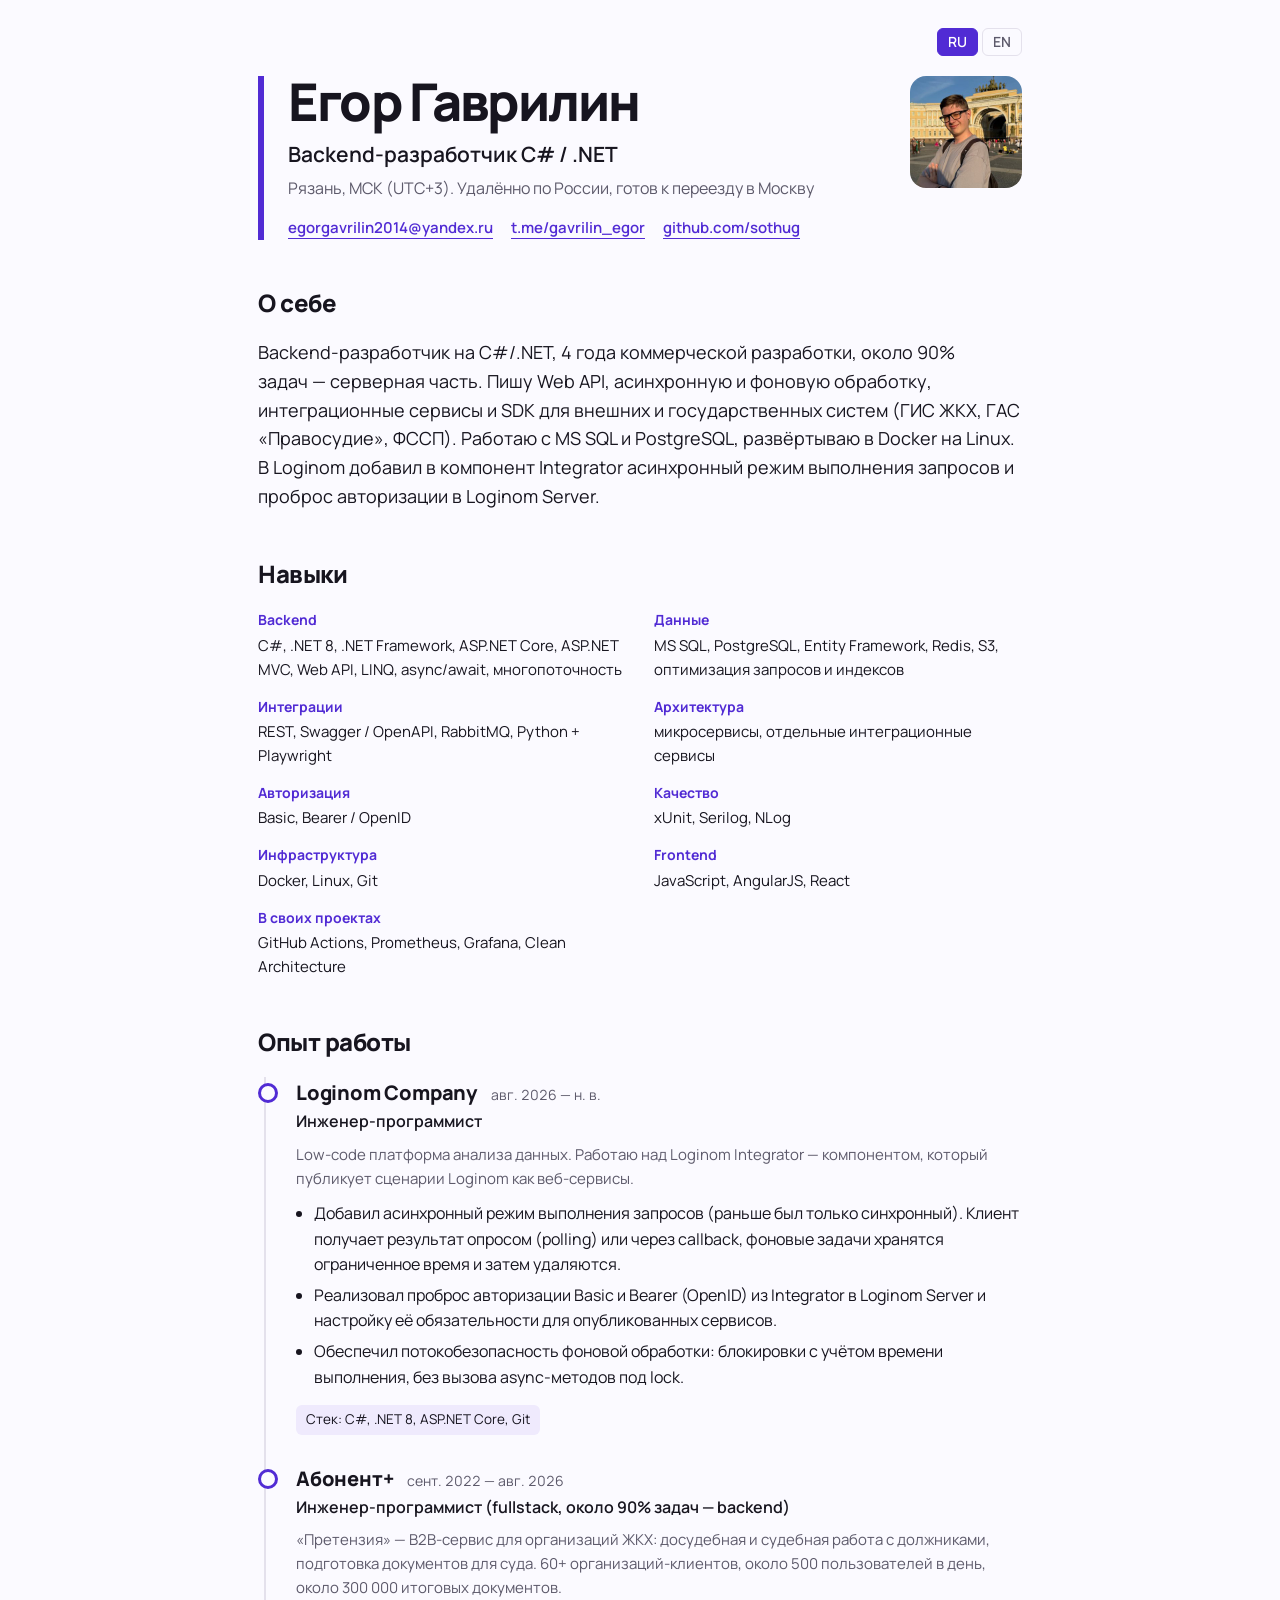
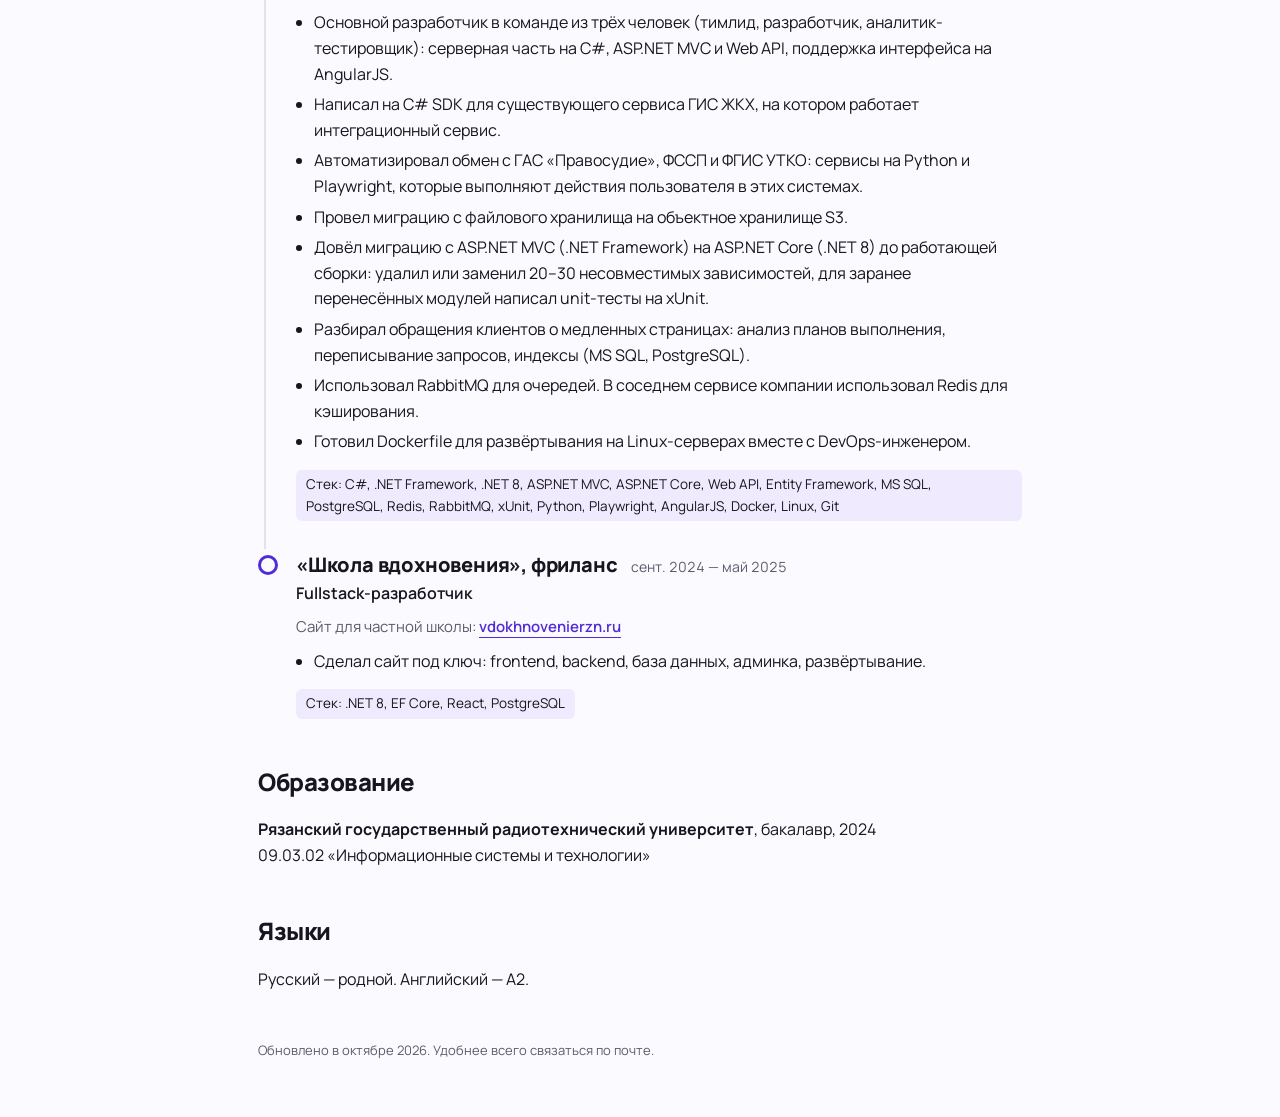
==== commit 0642abb9: "add s3 to skills" ====
--- a/index.html
+++ b/index.html
@@ -4,26 +4,52 @@
   <meta charset="utf-8"/>
   <meta name="viewport" content="width=device-width, initial-scale=1"/>
   <title>Егор Гаврилин — Backend-разработчик C# / .NET</title>
-  <meta name="description" content="Backend-разработчик C#/.NET: Web API, интеграции, SQL, Docker, Linux. Коммерческий опыт с 2022 года. Рязань, удалённо по РФ."/>
+  <meta name="description" content="Backend-разработчик C# / .NET: ASP.NET Core, Web API, интеграции, MS SQL, PostgreSQL, Docker. 4 года коммерческой разработки. Рязань, МСК, удалённо по России."/>
   <link rel="canonical" href="https://sothug.github.io/resume/"/>
+  <link rel="alternate" hreflang="ru" href="https://sothug.github.io/resume/"/>
+  <link rel="alternate" hreflang="en" href="https://sothug.github.io/resume/en/"/>
+  <link rel="alternate" hreflang="x-default" href="https://sothug.github.io/resume/"/>
   <meta property="og:title" content="Егор Гаврилин — Backend-разработчик C# / .NET"/>
-  <meta property="og:description" content="Backend Developer (C#/.NET). Коммерческий опыт с 2022 года: Loginom, Абонент+, интеграции и серверная разработка."/>
+  <meta property="og:description" content="4 года коммерческой разработки на C#/.NET: Loginom Integrator, сервис «Претензия», интеграции с ГИС ЖКХ, ГАС «Правосудие», ФССП."/>
   <meta property="og:type" content="website"/>
   <meta property="og:url" content="https://sothug.github.io/resume/"/>
-  <meta name="theme-color" content="#335CFF"/>
-  <link rel="icon" href="data:image/svg+xml,%3Csvg xmlns='http://www.w3.org/2000/svg' viewBox='0 0 64 64'%3E%3Crect width='64' height='64' rx='14' fill='%23335CFF'/%3E%3Ctext x='32' y='43' font-family='Arial,sans-serif' font-size='34' font-weight='800' fill='%23fff' text-anchor='middle'%3EE%3C/text%3E%3C/svg%3E"/>
+  <meta property="og:image" content="https://sothug.github.io/resume/avatar.jpg"/>
+  <meta property="og:locale" content="ru_RU"/>
+  <meta name="theme-color" content="#512BD4"/>
+  <link rel="icon" href="data:image/svg+xml,%3Csvg xmlns='http://www.w3.org/2000/svg' viewBox='0 0 64 64'%3E%3Crect width='64' height='64' rx='14' fill='%23512BD4'/%3E%3Ctext x='32' y='43' font-family='Arial,sans-serif' font-size='34' font-weight='800' fill='%23fff' text-anchor='middle'%3EE%3C/text%3E%3C/svg%3E"/>
   <link rel="stylesheet" href="styles.css"/>
 
   <script type="application/ld+json">
   {
-    "@context":"https://schema.org",
-    "@type":"Person",
-    "name":"Гаврилин Егор Юрьевич",
-    "jobTitle":"Backend Developer (C# / .NET)",
-    "address":{"@type":"PostalAddress","addressLocality":"Рязань, Россия"},
-    "email":"mailto:ggfffg747@gmail.com",
-    "url":"https://github.com/sothug",
-    "sameAs":["https://t.me/sothug","https://github.com/sothug","https://vdokhnovenierzn.ru/"]
+    "@context": "https://schema.org",
+    "@type": "Person",
+    "name": "Гаврилин Егор Юрьевич",
+    "jobTitle": "Backend-разработчик C# / .NET",
+    "address": {
+      "@type": "PostalAddress",
+      "addressLocality": "Рязань",
+      "addressCountry": "RU"
+    },
+    "email": "mailto:egorgavrilin2014@yandex.ru",
+    "url": "https://sothug.github.io/resume/",
+    "sameAs": [
+      "https://github.com/sothug",
+      "https://t.me/gavrilin_egor"
+    ],
+    "knowsAbout": [
+      "C#",
+      ".NET",
+      "ASP.NET Core",
+      "Web API",
+      "Entity Framework",
+      "MS SQL",
+      "PostgreSQL",
+      "Redis",
+      "RabbitMQ",
+      "S3",
+      "Docker",
+      "Linux"
+    ]
   }
   </script>
 </head>
@@ -54,7 +80,7 @@
     <h2 id="h-skills">Навыки</h2>
     <dl>
       <div><dt>Backend</dt><dd>C#, .NET 8, .NET Framework, ASP.NET Core, ASP.NET MVC, Web API, LINQ, async/await, многопоточность</dd></div>
-      <div><dt>Данные</dt><dd>MS SQL, PostgreSQL, Entity Framework, Redis, оптимизация запросов и индексов</dd></div>
+      <div><dt>Данные</dt><dd>MS SQL, PostgreSQL, Entity Framework, Redis, S3, оптимизация запросов и индексов</dd></div>
       <div><dt>Интеграции</dt><dd>REST, Swagger / OpenAPI, RabbitMQ, Python + Playwright</dd></div>
       <div><dt>Архитектура</dt><dd>микросервисы, отдельные интеграционные сервисы</dd></div>
       <div><dt>Авторизация</dt><dd>Basic, Bearer / OpenID</dd></div>
@@ -91,8 +117,9 @@
       <p class="ctx">«Претензия»&nbsp;— B2B-сервис для организаций ЖКХ: досудебная и судебная работа с должниками, подготовка документов для суда. 60+ организаций-клиентов, около 500 пользователей в день, около 300&nbsp;000 итоговых документов.</p>
       <ul>
         <li>Основной разработчик в команде из трёх человек (тимлид, разработчик, аналитик-тестировщик): серверная часть на C#, ASP.NET MVC и Web API, поддержка интерфейса на AngularJS.</li>
-        <li>Написал на C# SDK для ГИС ЖКХ, на котором работает интеграционный сервис.</li>
+        <li>Написал на C# SDK для существующего сервиса ГИС ЖКХ, на котором работает интеграционный сервис.</li>
         <li>Автоматизировал обмен с ГАС «Правосудие», ФССП и ФГИС УТКО: сервисы на Python и Playwright, которые выполняют действия пользователя в этих системах.</li>
+        <li>Провел миграцию с файлового хранилища на объектное хранилище S3.</li>
         <li>Довёл миграцию с ASP.NET MVC (.NET Framework) на ASP.NET Core (.NET 8) до работающей сборки: удалил или заменил 20–30 несовместимых зависимостей, для заранее перенесённых модулей написал unit-тесты на xUnit.</li>
         <li>Разбирал обращения клиентов о медленных страницах: анализ планов выполнения, переписывание запросов, индексы (MS SQL, PostgreSQL).</li>
         <li>Использовал RabbitMQ для очередей. В соседнем сервисе компании использовал Redis для кэширования.</li>
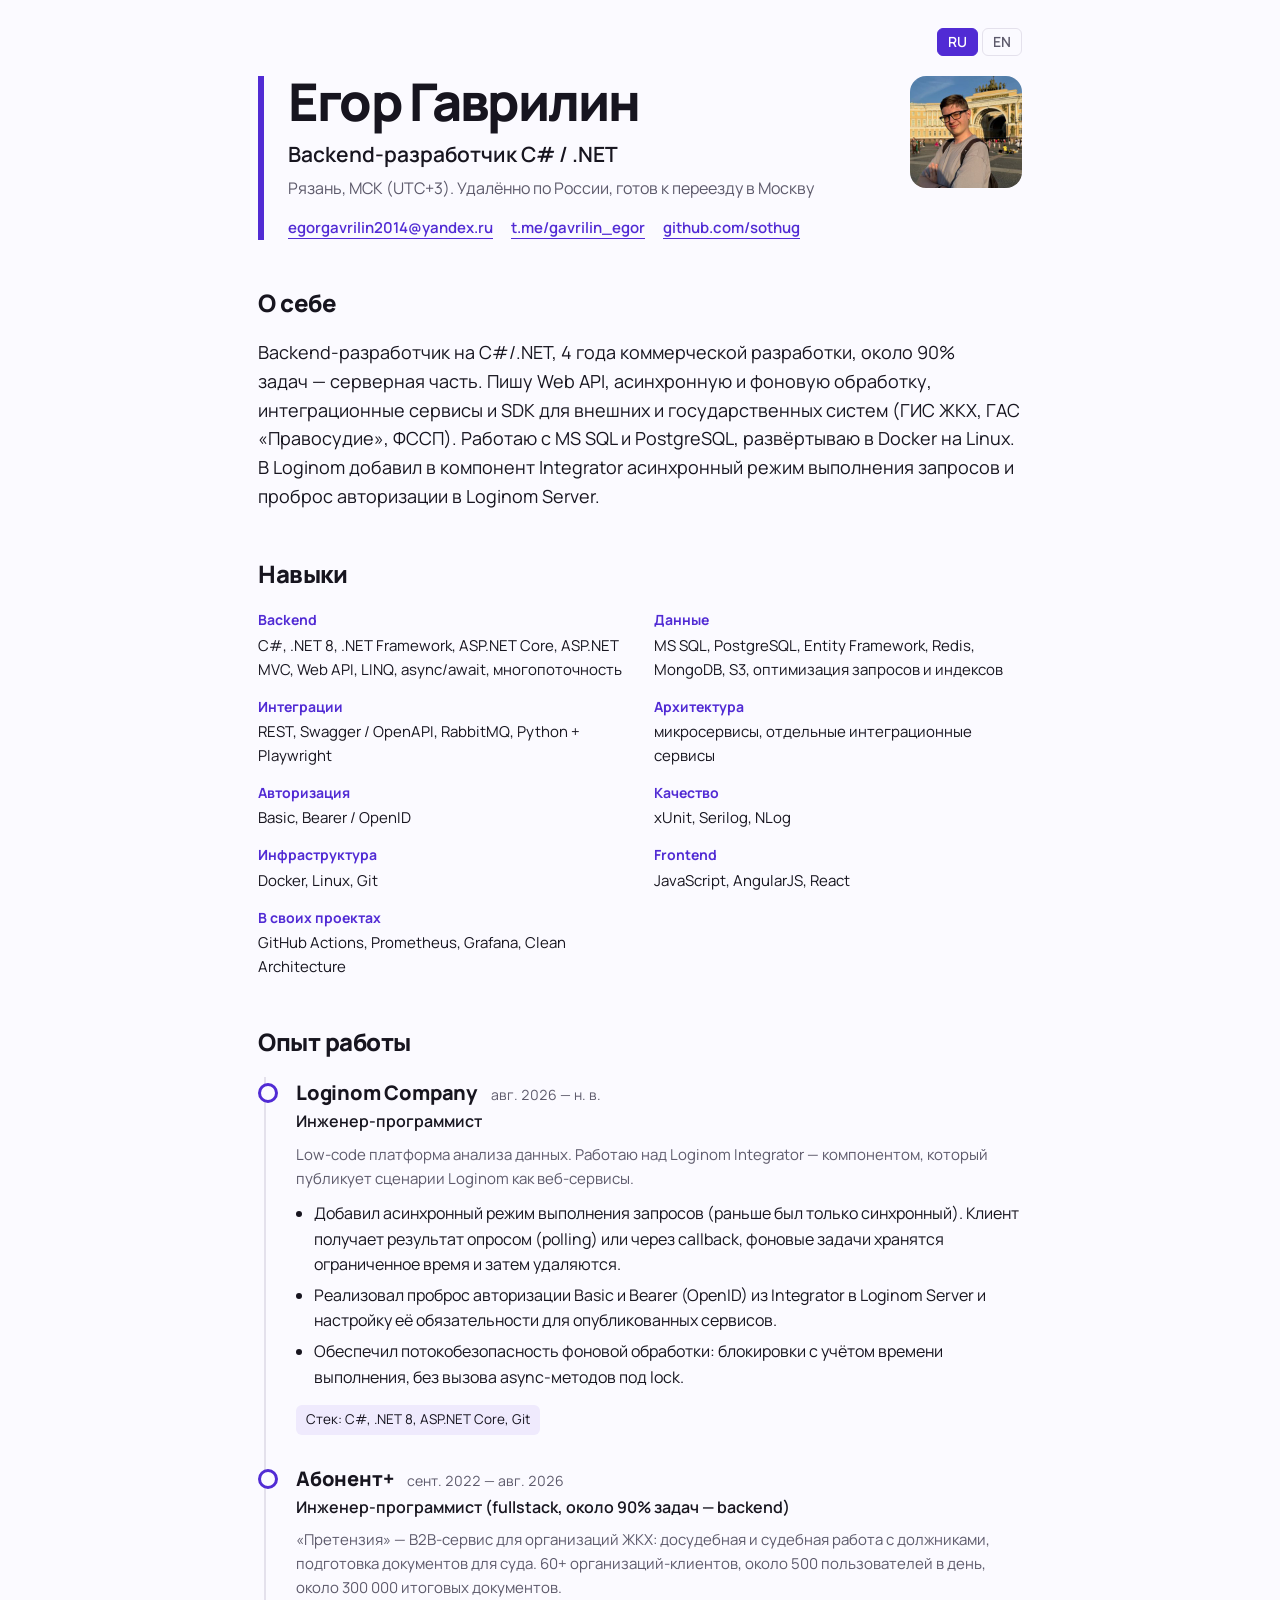
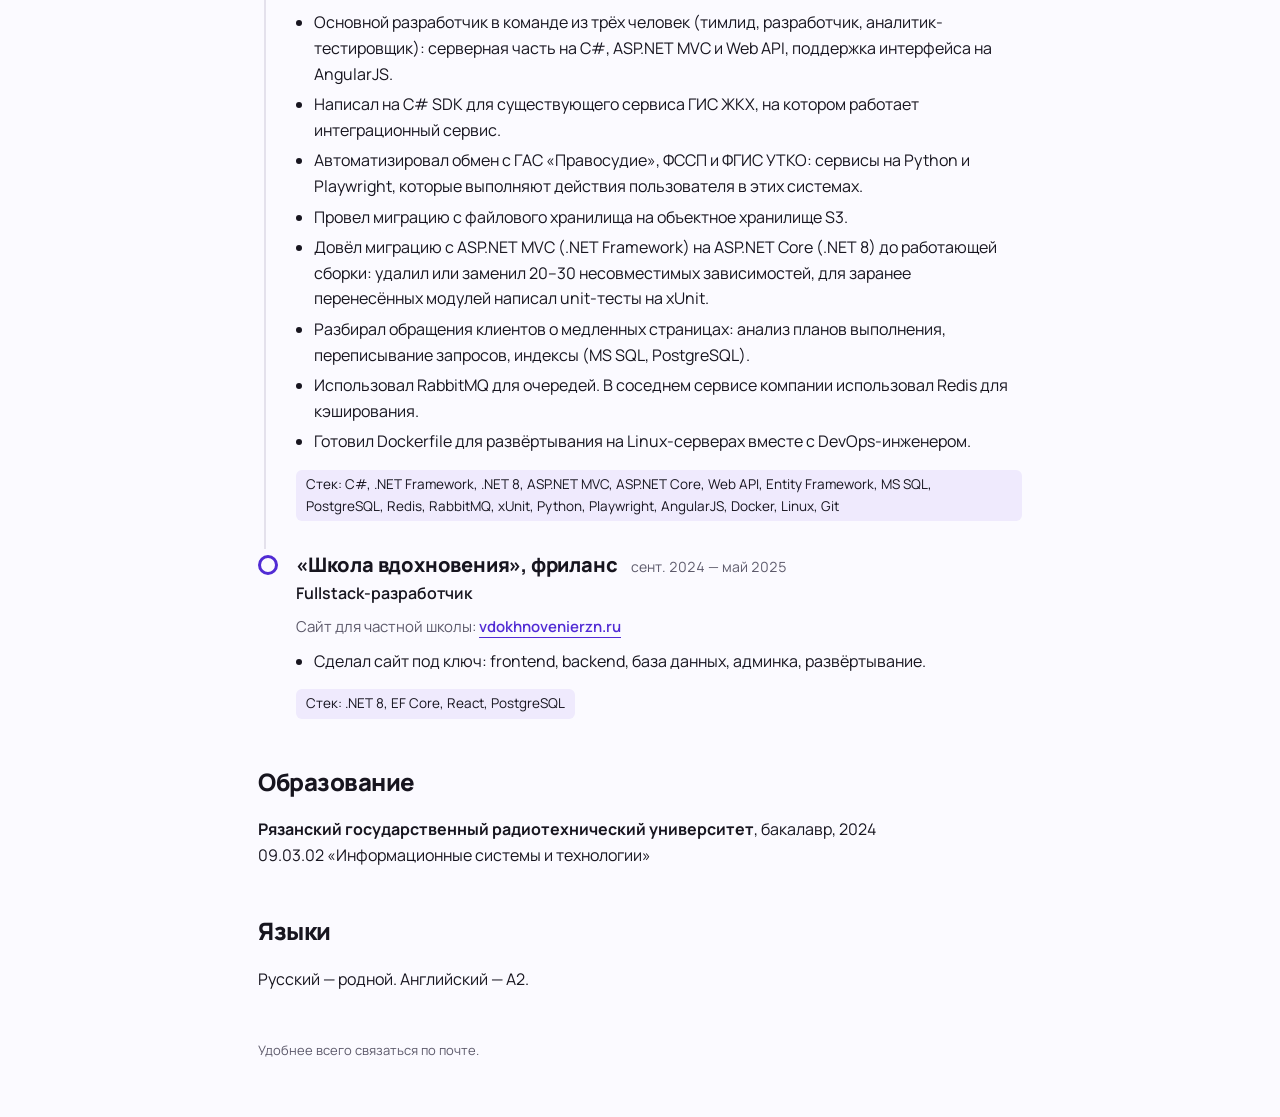
==== commit a8de309f: "add mongodb to skills" ====
--- a/index.html
+++ b/index.html
@@ -45,6 +45,7 @@
       "MS SQL",
       "PostgreSQL",
       "Redis",
+      "MongoDB",
       "RabbitMQ",
       "S3",
       "Docker",
@@ -80,7 +81,7 @@
     <h2 id="h-skills">Навыки</h2>
     <dl>
       <div><dt>Backend</dt><dd>C#, .NET 8, .NET Framework, ASP.NET Core, ASP.NET MVC, Web API, LINQ, async/await, многопоточность</dd></div>
-      <div><dt>Данные</dt><dd>MS SQL, PostgreSQL, Entity Framework, Redis, S3, оптимизация запросов и индексов</dd></div>
+      <div><dt>Данные</dt><dd>MS SQL, PostgreSQL, Entity Framework, Redis, MongoDB, S3, оптимизация запросов и индексов</dd></div>
       <div><dt>Интеграции</dt><dd>REST, Swagger / OpenAPI, RabbitMQ, Python + Playwright</dd></div>
       <div><dt>Архитектура</dt><dd>микросервисы, отдельные интеграционные сервисы</dd></div>
       <div><dt>Авторизация</dt><dd>Basic, Bearer / OpenID</dd></div>
@@ -153,7 +154,7 @@
   </section>
   </main>
 
-  <footer class="foot"><p>Обновлено в октябре 2026. Удобнее всего связаться по почте.</p></footer>
+  <footer class="foot"><p>Удобнее всего связаться по почте.</p></footer>
 </div>
 </body>
-</html>
+</html>
